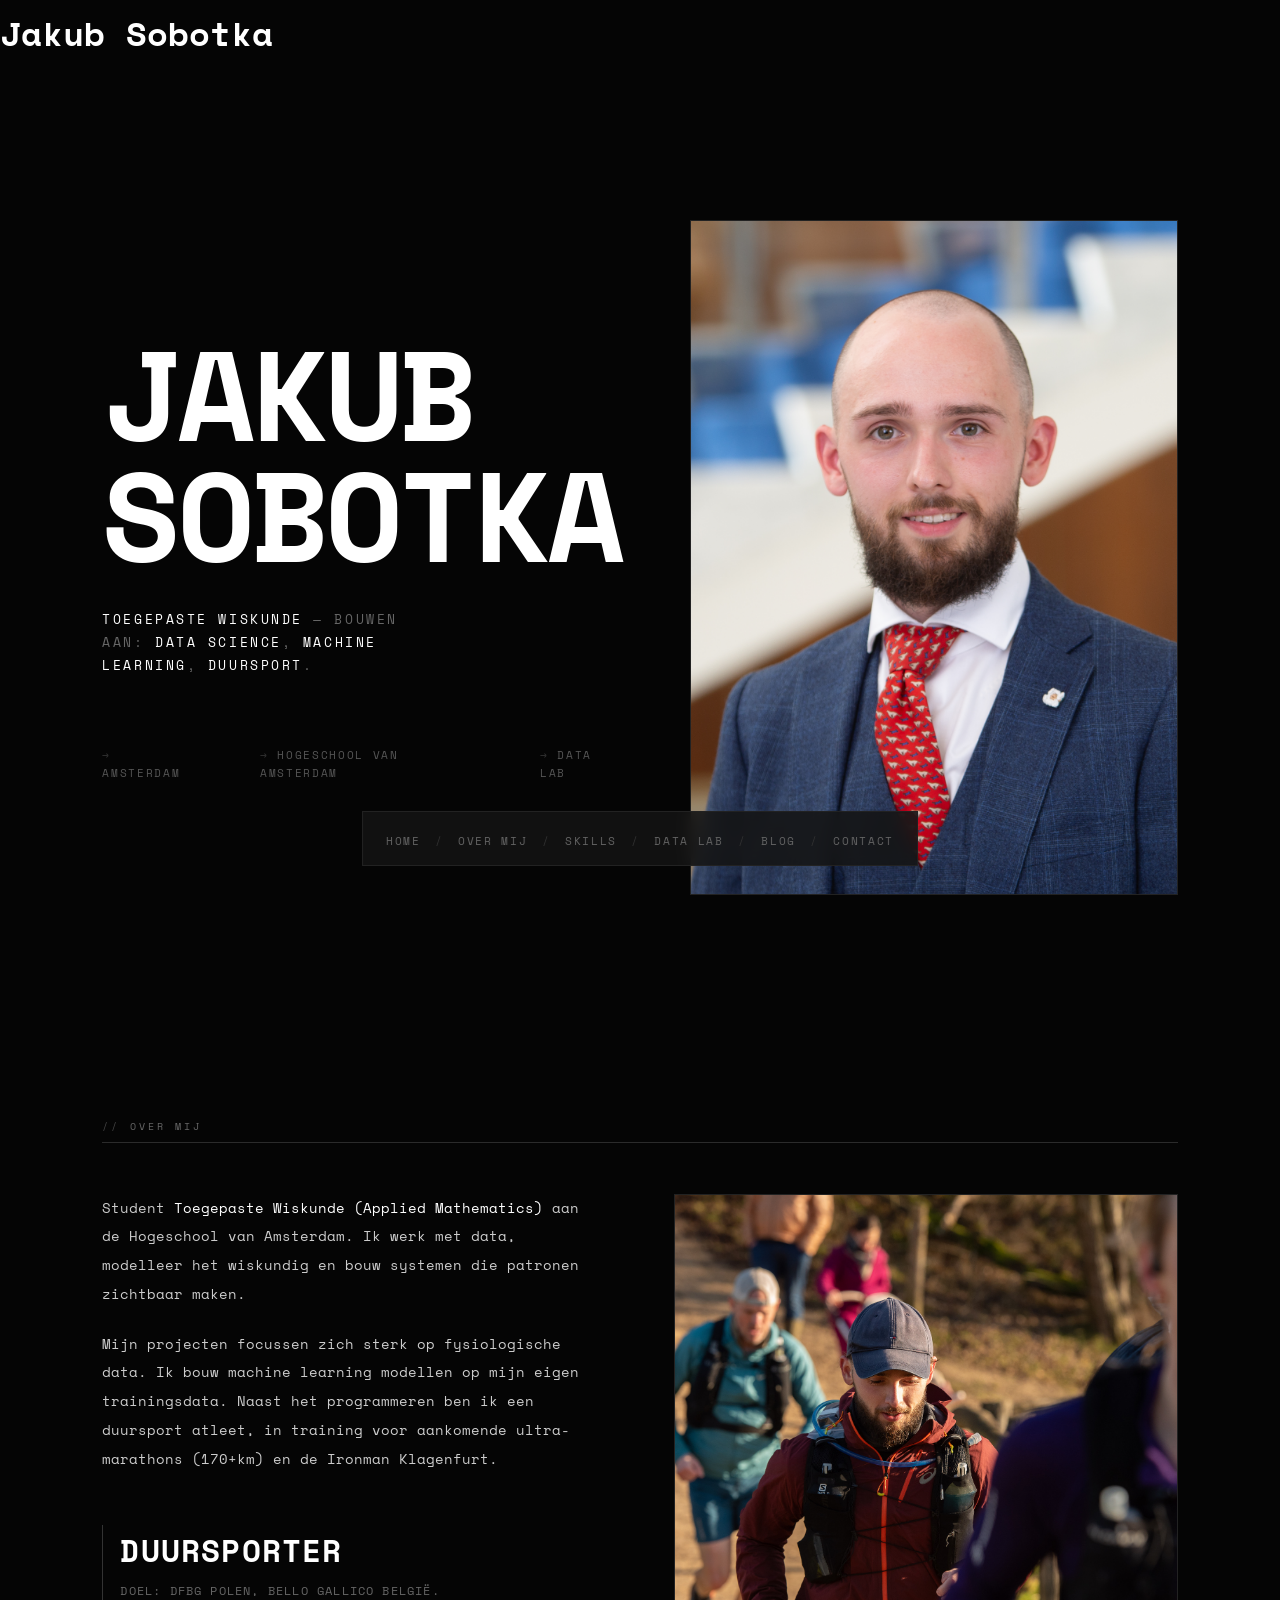
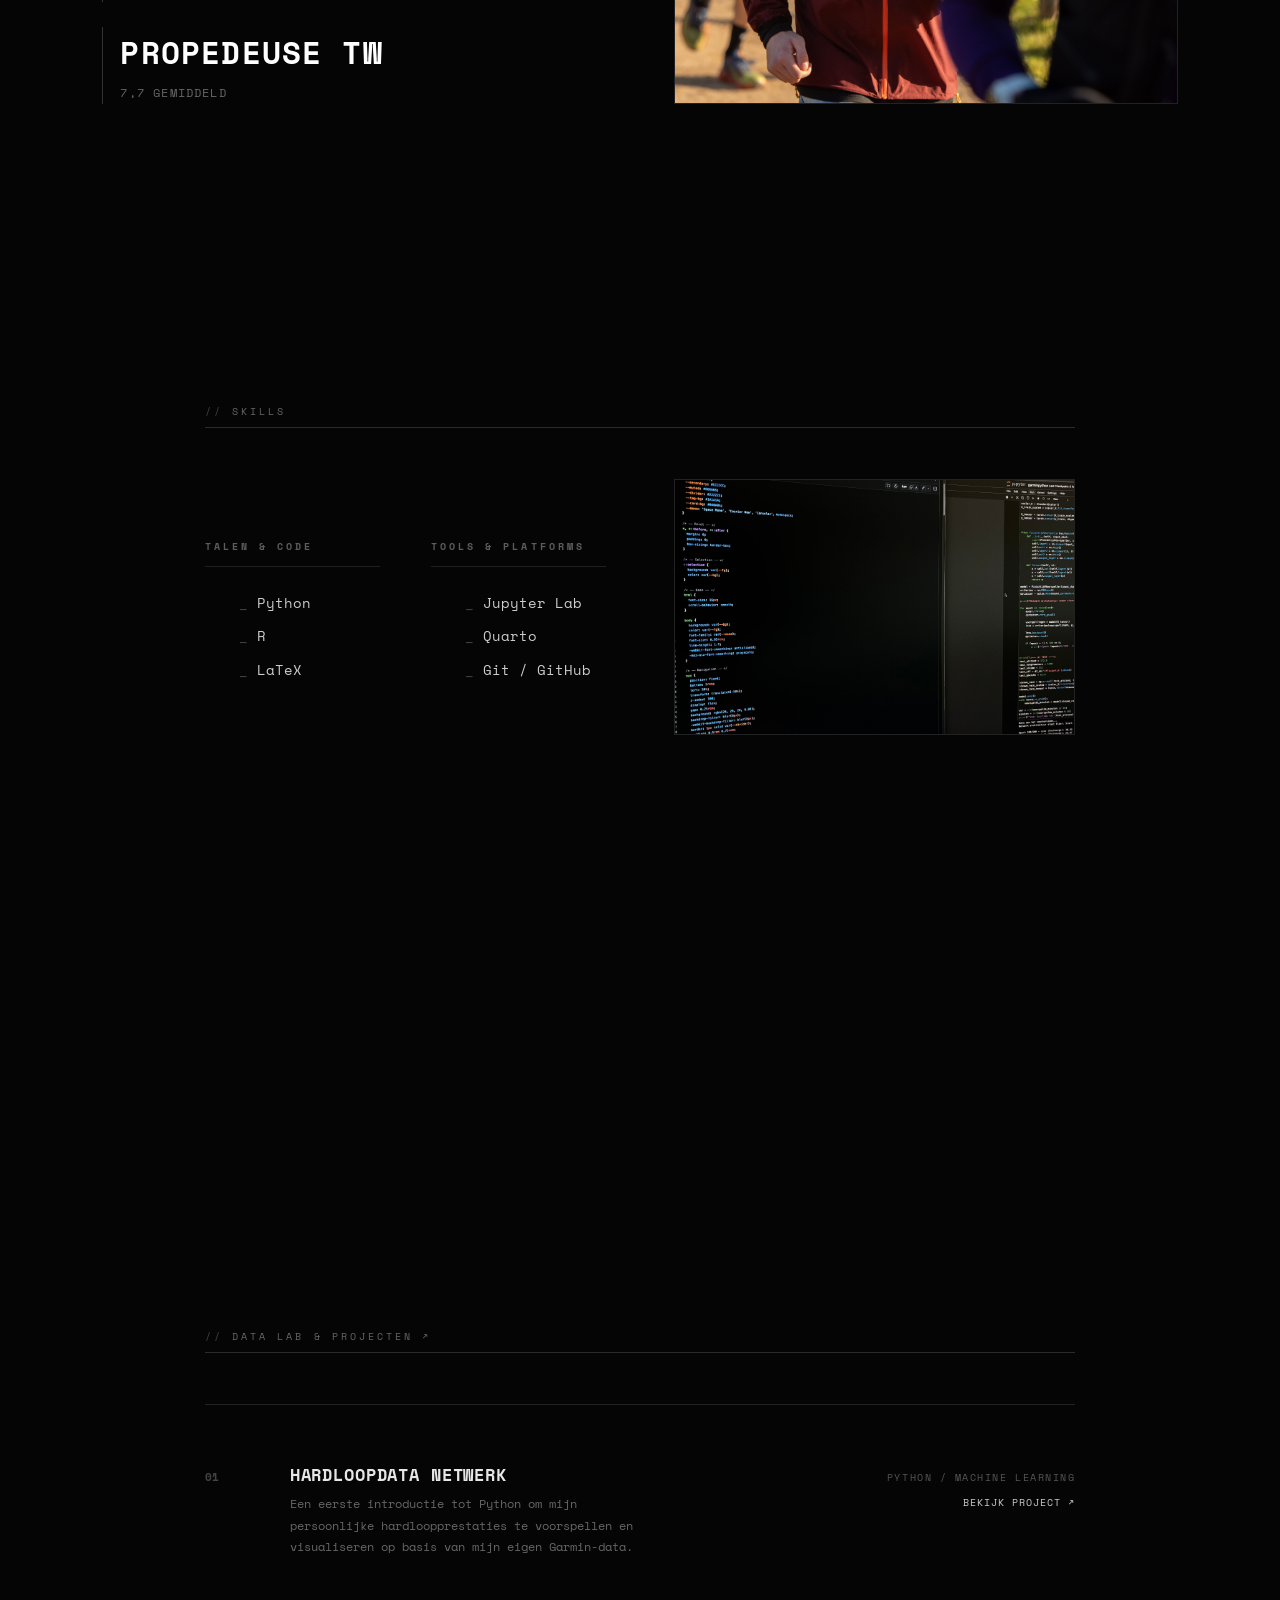
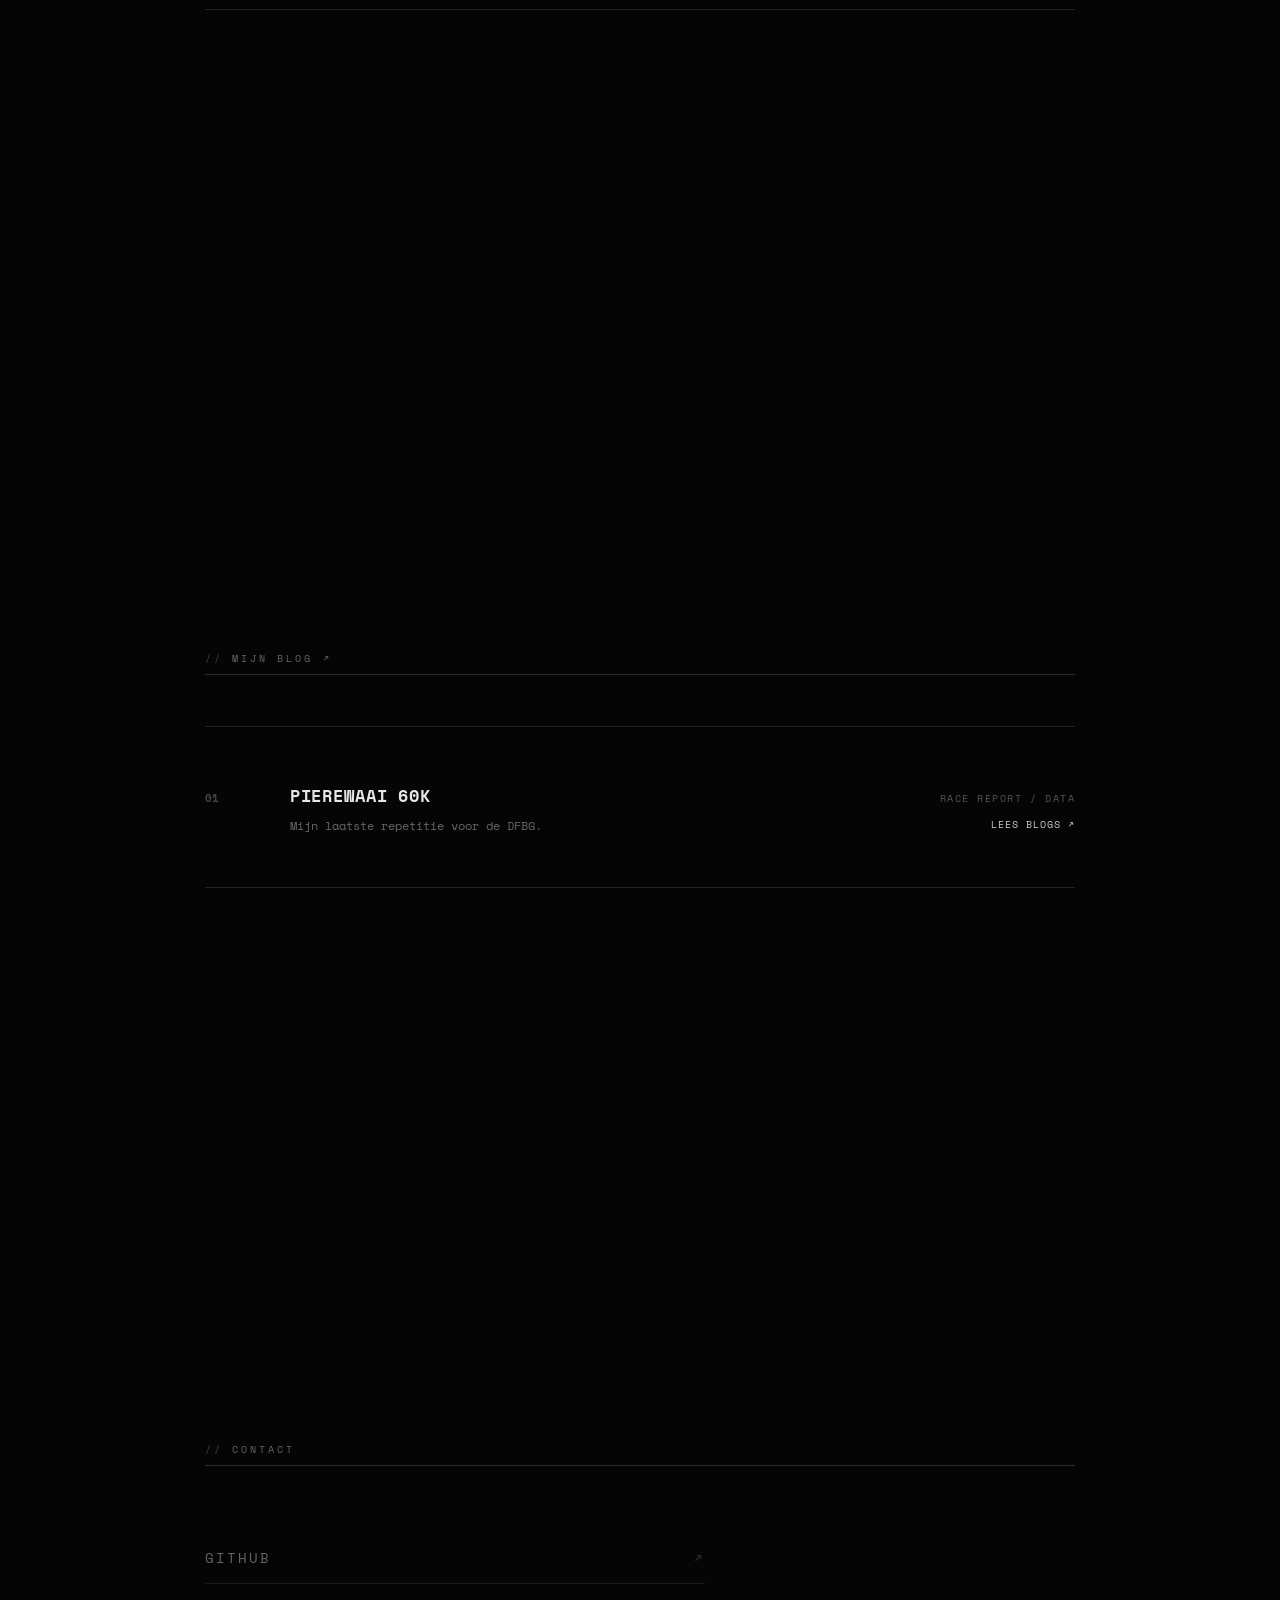
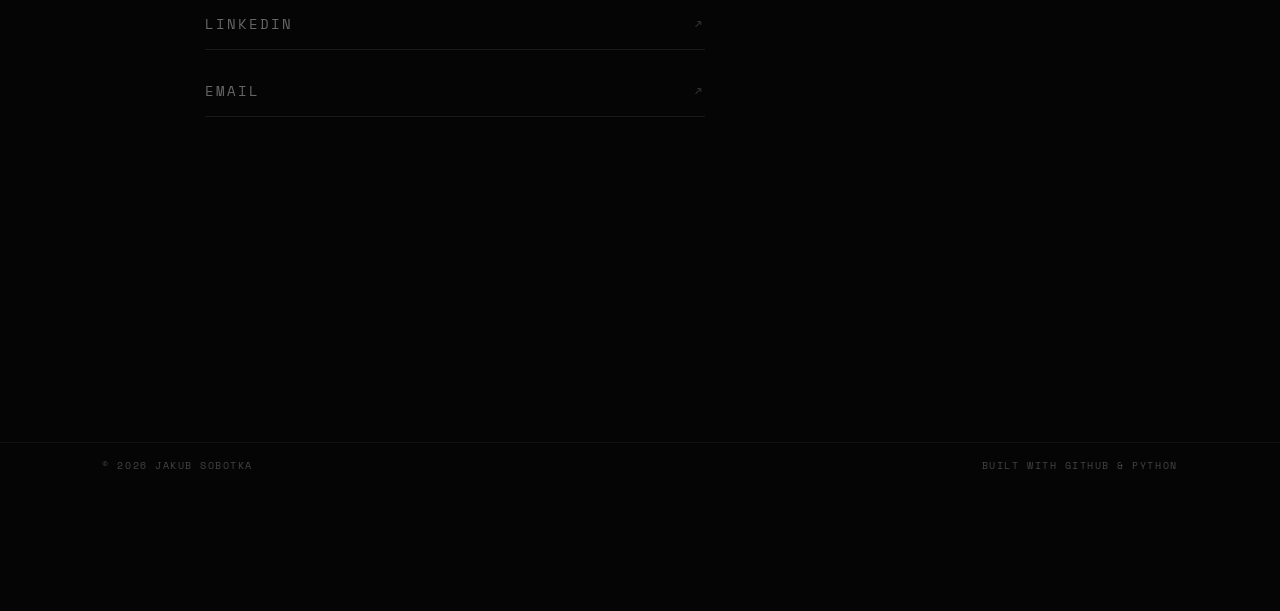
==== index.html @ c2992ade "Built site for gh-pages" ====
<!DOCTYPE html>
<html xmlns="http://www.w3.org/1999/xhtml" lang="en" xml:lang="en"><head>

<meta charset="utf-8">
<meta name="generator" content="quarto-1.9.38">

<meta name="viewport" content="width=device-width, initial-scale=1.0, user-scalable=yes">


<title>Jakub Sobotka</title>
<style>
/* Default styles provided by pandoc.
** See https://pandoc.org/MANUAL.html#variables-for-html for config info.
*/
code{white-space: pre-wrap;}
span.smallcaps{font-variant: small-caps;}
div.columns{display: flex; gap: min(4vw, 1.5em);}
div.column{flex: auto; overflow-x: auto;}
div.hanging-indent{margin-left: 1.5em; text-indent: -1.5em;}
ul.task-list{list-style: none;}
ul.task-list li input[type="checkbox"] {
  width: 0.8em;
  margin: 0 0.8em 0.2em -1em; /* quarto-specific, see https://github.com/quarto-dev/quarto-cli/issues/4556 */ 
  vertical-align: middle;
}
</style>


<script src="site_libs/quarto-nav/quarto-nav.js"></script>
<script src="site_libs/clipboard/clipboard.min.js"></script>
<script src="site_libs/quarto-search/autocomplete.umd.js"></script>
<script src="site_libs/quarto-search/fuse.min.js"></script>
<script src="site_libs/quarto-search/quarto-search.js"></script>
<meta name="quarto:offset" content="./">
<script src="site_libs/quarto-html/quarto.js" type="module"></script>
<script src="site_libs/quarto-html/tabsets/tabsets.js" type="module"></script>
<script src="site_libs/quarto-html/popper.min.js"></script>
<script src="site_libs/quarto-html/tippy.umd.min.js"></script>
<script src="site_libs/quarto-html/anchor.min.js"></script>
<link href="site_libs/quarto-html/tippy.css" rel="stylesheet">
<link href="site_libs/quarto-html/quarto-syntax-highlighting-dark-0a6b7249c26820e032cb0bd839ff02b1.css" rel="stylesheet" id="quarto-text-highlighting-styles">
<script src="site_libs/bootstrap/bootstrap.min.js"></script>
<link href="site_libs/bootstrap/bootstrap-icons.css" rel="stylesheet">
<link href="site_libs/bootstrap/bootstrap-1e9590ff7f1699f1f634f23c0ded7440.min.css" rel="stylesheet" append-hash="true" id="quarto-bootstrap" data-mode="dark">
<script id="quarto-search-options" type="application/json">{
  "location": "sidebar",
  "copy-button": false,
  "collapse-after": 3,
  "panel-placement": "start",
  "type": "textbox",
  "limit": 50,
  "keyboard-shortcut": [
    "f",
    "/",
    "s"
  ],
  "show-item-context": false,
  "language": {
    "search-no-results-text": "No results",
    "search-matching-documents-text": "matching documents",
    "search-copy-link-title": "Copy link to search",
    "search-hide-matches-text": "Hide additional matches",
    "search-more-match-text": "more match in this document",
    "search-more-matches-text": "more matches in this document",
    "search-clear-button-title": "Clear",
    "search-text-placeholder": "",
    "search-detached-cancel-button-title": "Cancel",
    "search-submit-button-title": "Submit",
    "search-label": "Search"
  }
}</script>
<link href="https://fonts.googleapis.com/css2?family=Space+Mono:wght@400;700&amp;display=swap" rel="stylesheet">
<link rel="icon" type="image/jpeg" href="images/JS.jpg">


</head>

<body class="fullcontent quarto-light">

<div id="quarto-search-results"></div>
<!-- content -->
<div id="quarto-content" class="quarto-container page-layout-custom">
<!-- sidebar -->
<!-- margin-sidebar -->
<!-- main -->
<nav aria-label="Main navigation">
  <a href="./index.html#hero">Home</a><span class="sep" aria-hidden="true">/</span>
  <a href="./index.html#about">Over Mij</a><span class="sep" aria-hidden="true">/</span>
  <a href="./index.html#skills">Skills</a><span class="sep" aria-hidden="true">/</span>
  <a href="./index.html#projects">Data Lab</a><span class="sep" aria-hidden="true">/</span>
  <a href="./index.html#blogs">Blog</a><span class="sep" aria-hidden="true">/</span>
  <a href="./index.html#contact">Contact</a>
</nav>

<header id="title-block-header" class="quarto-title-block default">
<div class="quarto-title">
<h1 class="title">Jakub Sobotka</h1>
</div>



<div class="quarto-title-meta">

    
  
    
  </div>
  


</header>



  <main>

    <section id="hero">
      <div class="hero-grid">
        
        <div class="hero-text">
          <div class="hero-name">
            <span>JAKUB</span>
            <span>SOBOTKA</span>
          </div>
          <p class="hero-tag">
            <span class="highlight">TOEGEPASTE WISKUNDE</span> —
            BOUWEN AAN:
            <span class="highlight">DATA SCIENCE</span>,
            <span class="highlight">MACHINE LEARNING</span>,
            <span class="highlight">DUURSPORT</span>.
          </p>  
          <div class="hero-meta">
            <span>AMSTERDAM</span>
            <span>HOGESCHOOL VAN AMSTERDAM</span>
            <span>DATA LAB</span>
          </div>
        </div>

        <div class="hero-visual">
          <img src="images/3.jpg" alt="Jakub Sobotka" class="hero-img">
        </div>

      </div>
    </section>

  <section id="about">
      <h2 class="section-label anchored">Over Mij</h2>
      <div class="about-grid">
        
        <div class="about-content">
          <div class="about-text">
            <p>
              Student <strong>Toegepaste Wiskunde (Applied Mathematics)</strong> aan de Hogeschool van Amsterdam. 
              Ik werk met data, modelleer het wiskundig en bouw systemen die patronen zichtbaar maken.
            </p>
            <p>
              Mijn projecten focussen zich sterk op fysiologische data. Ik bouw machine learning modellen op mijn eigen trainingsdata. Naast het programmeren ben ik een duursport atleet, in training voor aankomende ultra-marathons (170+km) en de Ironman Klagenfurt.
            </p>
          </div>
          <div class="about-stats">
            <div class="stat-item">
              <span class="stat-val">Duursporter</span>
              <span class="stat-label">Doel: DFBG Polen, Bello Gallico België.</span>
            </div>
            <div class="stat-item">
              <span class="stat-val">Propedeuse TW</span>
              <span class="stat-label">7,7 gemiddeld</span>
            </div>
          </div>
        </div>

        <div class="about-visual">
          <img src="images/uhut.jpeg" alt="Jakub Sobotka" class="about-img">
        </div>

      </div>

<section id="skills">
      <h2 class="section-label anchored">Skills</h2>
      <div class="skills-layout">
        
        <div class="skills-content">
          <div class="skills-grid">
            <div class="skill-group">
              <h3 class="anchored">Talen &amp; Code</h3>
              <ul>
                <li>Python</li>
                <li>R</li>
                <li>LaTeX</li>
              </ul>
            </div>
            <div class="skill-group">
              <h3 class="anchored">Tools &amp; Platforms</h3>
              <ul>
                <li>Jupyter Lab</li>
                <li>Quarto</li>
                <li>Git / GitHub</li>
              </ul>
            </div>
          </div>
        </div>

        <div class="skills-visual">
          <img src="images/code.jpeg" alt="Skills" class="skills-img">
        </div>

      </div>
    </section>

    <section id="projects">
      <h2 class="section-label anchored">
        <a href="./datalab.html" style="color: inherit; text-decoration: none;">Data Lab &amp; Projecten <span aria-hidden="true">↗</span></a>
      </h2>
      <div class="projects-list">

        <div class="project-item">
          <span class="project-num" aria-hidden="true">01</span>
          <div class="project-info">
            <h3 class="anchored">Hardloopdata Netwerk</h3>
            <p>
              Een eerste introductie tot Python om mijn persoonlijke hardloopprestaties te voorspellen en visualiseren op basis van mijn eigen Garmin-data.
            </p>
          </div>
          <div class="project-meta">
            <span class="project-tech">Python / Machine Learning</span>
            <a href="projects/garminpython.html" class="project-link" aria-label="Bekijk project">Bekijk Project <span aria-hidden="true">↗</span></a>
          </div>
        </div>

      </div>
    </section>

  <section id="blogs">
      <h2 class="section-label anchored">
        <a href="./blog.html" style="color: inherit; text-decoration: none;">Mijn blog <span aria-hidden="true">↗</span></a>
      </h2>
      <div class="projects-list">

        <div class="project-item">
          <span class="project-num" aria-hidden="true">01</span>
          <div class="project-info">
            <h3 class="anchored">Pierewaai 60k</h3>
            <p>
              Mijn laatste repetitie voor de DFBG. 
            </p>
          </div>
          <div class="project-meta">
            <span class="project-tech">Race Report / Data</span>
            <a href="./Posts.html" class="project-link" aria-label="Ga naar alle posts">Lees Blogs <span aria-hidden="true">↗</span></a>
          </div>
        </div>

      </div>
    </section>

    <section id="contact">
      <h2 class="section-label anchored">Contact</h2>
      <div class="contact-links">
        <a href="https://github.com/SobotaNedziela" target="_blank" rel="noopener noreferrer">
          GitHub <span class="arrow" aria-hidden="true">↗</span>
        </a>
          <a href="https://www.linkedin.com/in/jakubsobotka09/" target="_blank" rel="noopener noreferrer">
          LinkedIn <span class="arrow" aria-hidden="true">↗</span>
        </a>
        <a href="mailto:sobotka.data@gmail.com">
          Email <span class="arrow" aria-hidden="true">↗</span>
        </a>
      </div>
    </section>

  </section></main>

  <footer>
    <span>© 2026 Jakub Sobotka</span>
    <span>Built with Github &amp; Python</span>
  </footer>





<script id="quarto-html-after-body" type="application/javascript">
  window.document.addEventListener("DOMContentLoaded", function (event) {
    const icon = "";
    const anchorJS = new window.AnchorJS();
    anchorJS.options = {
      placement: 'right',
      icon: icon
    };
    anchorJS.add('.anchored');
    const isCodeAnnotation = (el) => {
      for (const clz of el.classList) {
        if (clz.startsWith('code-annotation-')) {                     
          return true;
        }
      }
      return false;
    }
    const onCopySuccess = function(e) {
      // button target
      const button = e.trigger;
      // don't keep focus
      button.blur();
      // flash "checked"
      button.classList.add('code-copy-button-checked');
      var currentTitle = button.getAttribute("title");
      button.setAttribute("title", "Copied!");
      let tooltip;
      if (window.bootstrap) {
        button.setAttribute("data-bs-toggle", "tooltip");
        button.setAttribute("data-bs-placement", "left");
        button.setAttribute("data-bs-title", "Copied!");
        tooltip = new bootstrap.Tooltip(button, 
          { trigger: "manual", 
            customClass: "code-copy-button-tooltip",
            offset: [0, -8]});
        tooltip.show();    
      }
      setTimeout(function() {
        if (tooltip) {
          tooltip.hide();
          button.removeAttribute("data-bs-title");
          button.removeAttribute("data-bs-toggle");
          button.removeAttribute("data-bs-placement");
        }
        button.setAttribute("title", currentTitle);
        button.classList.remove('code-copy-button-checked');
      }, 1000);
      // clear code selection
      e.clearSelection();
    }
    const getTextToCopy = function(trigger) {
      const outerScaffold = trigger.parentElement.cloneNode(true);
      const codeEl = outerScaffold.querySelector('code');
      for (const childEl of codeEl.children) {
        if (isCodeAnnotation(childEl)) {
          childEl.remove();
        }
      }
      return codeEl.innerText;
    }
    const clipboard = new window.ClipboardJS('.code-copy-button:not([data-in-quarto-modal])', {
      text: getTextToCopy
    });
    clipboard.on('success', onCopySuccess);
    if (window.document.getElementById('quarto-embedded-source-code-modal')) {
      const clipboardModal = new window.ClipboardJS('.code-copy-button[data-in-quarto-modal]', {
        text: getTextToCopy,
        container: window.document.getElementById('quarto-embedded-source-code-modal')
      });
      clipboardModal.on('success', onCopySuccess);
    }
      var localhostRegex = new RegExp(/^(?:http|https):\/\/localhost\:?[0-9]*\//);
      var mailtoRegex = new RegExp(/^mailto:/);
        var filterRegex = new RegExp("https:\/\/sobotka\.nl");
      var isInternal = (href) => {
          return filterRegex.test(href) || localhostRegex.test(href) || mailtoRegex.test(href);
      }
      // Inspect non-navigation links and adorn them if external
     var links = window.document.querySelectorAll('a[href]:not(.nav-link):not(.navbar-brand):not(.toc-action):not(.sidebar-link):not(.sidebar-item-toggle):not(.pagination-link):not(.no-external):not([aria-hidden]):not(.dropdown-item):not(.quarto-navigation-tool):not(.about-link)');
      for (var i=0; i<links.length; i++) {
        const link = links[i];
        if (!isInternal(link.href)) {
          // undo the damage that might have been done by quarto-nav.js in the case of
          // links that we want to consider external
          if (link.dataset.originalHref !== undefined) {
            link.href = link.dataset.originalHref;
          }
        }
      }
    function tippyHover(el, contentFn, onTriggerFn, onUntriggerFn) {
      const config = {
        allowHTML: true,
        maxWidth: 500,
        delay: 100,
        arrow: false,
        appendTo: function(el) {
            return el.parentElement;
        },
        interactive: true,
        interactiveBorder: 10,
        theme: 'quarto',
        placement: 'bottom-start',
      };
      if (contentFn) {
        config.content = contentFn;
      }
      if (onTriggerFn) {
        config.onTrigger = onTriggerFn;
      }
      if (onUntriggerFn) {
        config.onUntrigger = onUntriggerFn;
      }
      window.tippy(el, config); 
    }
    const noterefs = window.document.querySelectorAll('a[role="doc-noteref"]');
    for (var i=0; i<noterefs.length; i++) {
      const ref = noterefs[i];
      tippyHover(ref, function() {
        // use id or data attribute instead here
        let href = ref.getAttribute('data-footnote-href') || ref.getAttribute('href');
        try { href = new URL(href).hash; } catch {}
        const id = href.replace(/^#\/?/, "");
        const note = window.document.getElementById(id);
        if (note) {
          return note.innerHTML;
        } else {
          return "";
        }
      });
    }
    const xrefs = window.document.querySelectorAll('a.quarto-xref');
    const processXRef = (id, note) => {
      // Strip column container classes
      const stripColumnClz = (el) => {
        el.classList.remove("page-full", "page-columns");
        if (el.children) {
          for (const child of el.children) {
            stripColumnClz(child);
          }
        }
      }
      stripColumnClz(note)
      if (id === null || id.startsWith('sec-')) {
        // Special case sections, only their first couple elements
        const container = document.createElement("div");
        if (note.children && note.children.length > 2) {
          container.appendChild(note.children[0].cloneNode(true));
          for (let i = 1; i < note.children.length; i++) {
            const child = note.children[i];
            if (child.tagName === "P" && child.innerText === "") {
              continue;
            } else {
              container.appendChild(child.cloneNode(true));
              break;
            }
          }
          if (window.Quarto?.typesetMath) {
            window.Quarto.typesetMath(container);
          }
          return container.innerHTML
        } else {
          if (window.Quarto?.typesetMath) {
            window.Quarto.typesetMath(note);
          }
          return note.innerHTML;
        }
      } else {
        // Remove any anchor links if they are present
        const anchorLink = note.querySelector('a.anchorjs-link');
        if (anchorLink) {
          anchorLink.remove();
        }
        if (window.Quarto?.typesetMath) {
          window.Quarto.typesetMath(note);
        }
        if (note.classList.contains("callout")) {
          return note.outerHTML;
        } else {
          return note.innerHTML;
        }
      }
    }
    for (var i=0; i<xrefs.length; i++) {
      const xref = xrefs[i];
      tippyHover(xref, undefined, function(instance) {
        instance.disable();
        let url = xref.getAttribute('href');
        let hash = undefined; 
        if (url.startsWith('#')) {
          hash = url;
        } else {
          try { hash = new URL(url).hash; } catch {}
        }
        if (hash) {
          const id = hash.replace(/^#\/?/, "");
          const note = window.document.getElementById(id);
          if (note !== null) {
            try {
              const html = processXRef(id, note.cloneNode(true));
              instance.setContent(html);
            } finally {
              instance.enable();
              instance.show();
            }
          } else {
            // See if we can fetch this
            fetch(url.split('#')[0])
            .then(res => res.text())
            .then(html => {
              const parser = new DOMParser();
              const htmlDoc = parser.parseFromString(html, "text/html");
              const note = htmlDoc.getElementById(id);
              if (note !== null) {
                const html = processXRef(id, note);
                instance.setContent(html);
              } 
            }).finally(() => {
              instance.enable();
              instance.show();
            });
          }
        } else {
          // See if we can fetch a full url (with no hash to target)
          // This is a special case and we should probably do some content thinning / targeting
          fetch(url)
          .then(res => res.text())
          .then(html => {
            const parser = new DOMParser();
            const htmlDoc = parser.parseFromString(html, "text/html");
            const note = htmlDoc.querySelector('main.content');
            if (note !== null) {
              // This should only happen for chapter cross references
              // (since there is no id in the URL)
              // remove the first header
              if (note.children.length > 0 && note.children[0].tagName === "HEADER") {
                note.children[0].remove();
              }
              const html = processXRef(null, note);
              instance.setContent(html);
            } 
          }).finally(() => {
            instance.enable();
            instance.show();
          });
        }
      }, function(instance) {
      });
    }
        let selectedAnnoteEl;
        const selectorForAnnotation = ( cell, annotation) => {
          let cellAttr = 'data-code-cell="' + cell + '"';
          let lineAttr = 'data-code-annotation="' +  annotation + '"';
          const selector = 'span[' + cellAttr + '][' + lineAttr + ']';
          return selector;
        }
        const selectCodeLines = (annoteEl) => {
          const doc = window.document;
          const targetCell = annoteEl.getAttribute("data-target-cell");
          const targetAnnotation = annoteEl.getAttribute("data-target-annotation");
          const annoteSpan = window.document.querySelector(selectorForAnnotation(targetCell, targetAnnotation));
          const lines = annoteSpan.getAttribute("data-code-lines").split(",");
          const lineIds = lines.map((line) => {
            return targetCell + "-" + line;
          })
          let top = null;
          let height = null;
          let parent = null;
          if (lineIds.length > 0) {
              //compute the position of the single el (top and bottom and make a div)
              const el = window.document.getElementById(lineIds[0]);
              top = el.offsetTop;
              height = el.offsetHeight;
              parent = el.parentElement.parentElement;
            if (lineIds.length > 1) {
              const lastEl = window.document.getElementById(lineIds[lineIds.length - 1]);
              const bottom = lastEl.offsetTop + lastEl.offsetHeight;
              height = bottom - top;
            }
            if (top !== null && height !== null && parent !== null) {
              // cook up a div (if necessary) and position it 
              let div = window.document.getElementById("code-annotation-line-highlight");
              if (div === null) {
                div = window.document.createElement("div");
                div.setAttribute("id", "code-annotation-line-highlight");
                div.style.position = 'absolute';
                parent.appendChild(div);
              }
              div.style.top = top - 2 + "px";
              div.style.height = height + 4 + "px";
              div.style.left = 0;
              let gutterDiv = window.document.getElementById("code-annotation-line-highlight-gutter");
              if (gutterDiv === null) {
                gutterDiv = window.document.createElement("div");
                gutterDiv.setAttribute("id", "code-annotation-line-highlight-gutter");
                gutterDiv.style.position = 'absolute';
                const codeCell = window.document.getElementById(targetCell);
                const gutter = codeCell.querySelector('.code-annotation-gutter');
                gutter.appendChild(gutterDiv);
              }
              gutterDiv.style.top = top - 2 + "px";
              gutterDiv.style.height = height + 4 + "px";
            }
            selectedAnnoteEl = annoteEl;
          }
        };
        const unselectCodeLines = () => {
          const elementsIds = ["code-annotation-line-highlight", "code-annotation-line-highlight-gutter"];
          elementsIds.forEach((elId) => {
            const div = window.document.getElementById(elId);
            if (div) {
              div.remove();
            }
          });
          selectedAnnoteEl = undefined;
        };
          // Handle positioning of the toggle
      window.addEventListener(
        "resize",
        throttle(() => {
          elRect = undefined;
          if (selectedAnnoteEl) {
            selectCodeLines(selectedAnnoteEl);
          }
        }, 10)
      );
      function throttle(fn, ms) {
      let throttle = false;
      let timer;
        return (...args) => {
          if(!throttle) { // first call gets through
              fn.apply(this, args);
              throttle = true;
          } else { // all the others get throttled
              if(timer) clearTimeout(timer); // cancel #2
              timer = setTimeout(() => {
                fn.apply(this, args);
                timer = throttle = false;
              }, ms);
          }
        };
      }
        // Attach click handler to the DT
        const annoteDls = window.document.querySelectorAll('dt[data-target-cell]');
        for (const annoteDlNode of annoteDls) {
          annoteDlNode.addEventListener('click', (event) => {
            const clickedEl = event.target;
            if (clickedEl !== selectedAnnoteEl) {
              unselectCodeLines();
              const activeEl = window.document.querySelector('dt[data-target-cell].code-annotation-active');
              if (activeEl) {
                activeEl.classList.remove('code-annotation-active');
              }
              selectCodeLines(clickedEl);
              clickedEl.classList.add('code-annotation-active');
            } else {
              // Unselect the line
              unselectCodeLines();
              clickedEl.classList.remove('code-annotation-active');
            }
          });
        }
    const findCites = (el) => {
      const parentEl = el.parentElement;
      if (parentEl) {
        const cites = parentEl.dataset.cites;
        if (cites) {
          return {
            el,
            cites: cites.split(' ')
          };
        } else {
          return findCites(el.parentElement)
        }
      } else {
        return undefined;
      }
    };
    var bibliorefs = window.document.querySelectorAll('a[role="doc-biblioref"]');
    for (var i=0; i<bibliorefs.length; i++) {
      const ref = bibliorefs[i];
      const citeInfo = findCites(ref);
      if (citeInfo) {
        tippyHover(citeInfo.el, function() {
          var popup = window.document.createElement('div');
          citeInfo.cites.forEach(function(cite) {
            var citeDiv = window.document.createElement('div');
            citeDiv.classList.add('hanging-indent');
            citeDiv.classList.add('csl-entry');
            var biblioDiv = window.document.getElementById('ref-' + cite);
            if (biblioDiv) {
              citeDiv.innerHTML = biblioDiv.innerHTML;
            }
            popup.appendChild(citeDiv);
          });
          return popup.innerHTML;
        });
      }
    }
  });
  </script>
</div> <!-- /content -->




</body></html>
---- site_libs/quarto-html/tippy.css ----
.tippy-box[data-animation=fade][data-state=hidden]{opacity:0}[data-tippy-root]{max-width:calc(100vw - 10px)}.tippy-box{position:relative;background-color:#333;color:#fff;border-radius:4px;font-size:14px;line-height:1.4;white-space:normal;outline:0;transition-property:transform,visibility,opacity}.tippy-box[data-placement^=top]>.tippy-arrow{bottom:0}.tippy-box[data-placement^=top]>.tippy-arrow:before{bottom:-7px;left:0;border-width:8px 8px 0;border-top-color:initial;transform-origin:center top}.tippy-box[data-placement^=bottom]>.tippy-arrow{top:0}.tippy-box[data-placement^=bottom]>.tippy-arrow:before{top:-7px;left:0;border-width:0 8px 8px;border-bottom-color:initial;transform-origin:center bottom}.tippy-box[data-placement^=left]>.tippy-arrow{right:0}.tippy-box[data-placement^=left]>.tippy-arrow:before{border-width:8px 0 8px 8px;border-left-color:initial;right:-7px;transform-origin:center left}.tippy-box[data-placement^=right]>.tippy-arrow{left:0}.tippy-box[data-placement^=right]>.tippy-arrow:before{left:-7px;border-width:8px 8px 8px 0;border-right-color:initial;transform-origin:center right}.tippy-box[data-inertia][data-state=visible]{transition-timing-function:cubic-bezier(.54,1.5,.38,1.11)}.tippy-arrow{width:16px;height:16px;color:#333}.tippy-arrow:before{content:"";position:absolute;border-color:transparent;border-style:solid}.tippy-content{position:relative;padding:5px 9px;z-index:1}
---- site_libs/quarto-html/quarto-syntax-highlighting-dark-0a6b7249c26820e032cb0bd839ff02b1.css ----
/* quarto syntax highlight colors */
:root {
  --quarto-hl-al-color: #f07178;
  --quarto-hl-an-color: #d4d0ab;
  --quarto-hl-at-color: #00e0e0;
  --quarto-hl-bn-color: #d4d0ab;
  --quarto-hl-bu-color: #abe338;
  --quarto-hl-ch-color: #abe338;
  --quarto-hl-co-color: #f8f8f2;
  --quarto-hl-cv-color: #ffd700;
  --quarto-hl-cn-color: #ffd700;
  --quarto-hl-cf-color: #ffa07a;
  --quarto-hl-dt-color: #ffa07a;
  --quarto-hl-dv-color: #d4d0ab;
  --quarto-hl-do-color: #f8f8f2;
  --quarto-hl-er-color: #f07178;
  --quarto-hl-ex-color: #00e0e0;
  --quarto-hl-fl-color: #d4d0ab;
  --quarto-hl-fu-color: #ffa07a;
  --quarto-hl-im-color: #abe338;
  --quarto-hl-in-color: #d4d0ab;
  --quarto-hl-kw-color: #ffa07a;
  --quarto-hl-op-color: #ffa07a;
  --quarto-hl-ot-color: #00e0e0;
  --quarto-hl-pp-color: #dcc6e0;
  --quarto-hl-re-color: #00e0e0;
  --quarto-hl-sc-color: #abe338;
  --quarto-hl-ss-color: #abe338;
  --quarto-hl-st-color: #abe338;
  --quarto-hl-va-color: #00e0e0;
  --quarto-hl-vs-color: #abe338;
  --quarto-hl-wa-color: #dcc6e0;
}

/* other quarto variables */
:root {
  --quarto-font-monospace: SFMono-Regular, Menlo, Monaco, Consolas, "Liberation Mono", "Courier New", monospace;
}

/* syntax highlight based on Pandoc's rules */
pre > code.sourceCode > span {
  color: #f8f8f2;
}

code.sourceCode > span {
  color: #f8f8f2;
}

div.sourceCode,
div.sourceCode pre.sourceCode {
  color: #f8f8f2;
}

/* Normal */
code span {
  color: #f8f8f2;
}

/* Alert */
code span.al {
  color: #f07178;
}

/* Annotation */
code span.an {
  color: #d4d0ab;
}

/* Attribute */
code span.at {
  color: #00e0e0;
}

/* BaseN */
code span.bn {
  color: #d4d0ab;
}

/* BuiltIn */
code span.bu {
  color: #abe338;
}

/* ControlFlow */
code span.cf {
  font-weight: bold;
  color: #ffa07a;
}

/* Char */
code span.ch {
  color: #abe338;
}

/* Constant */
code span.cn {
  color: #ffd700;
}

/* Comment */
code span.co {
  font-style: italic;
  color: #f8f8f2;
}

/* CommentVar */
code span.cv {
  color: #ffd700;
}

/* Documentation */
code span.do {
  color: #f8f8f2;
}

/* DataType */
code span.dt {
  color: #ffa07a;
}

/* DecVal */
code span.dv {
  color: #d4d0ab;
}

/* Error */
code span.er {
  color: #f07178;
  text-decoration: underline;
}

/* Extension */
code span.ex {
  font-weight: bold;
  color: #00e0e0;
}

/* Float */
code span.fl {
  color: #d4d0ab;
}

/* Function */
code span.fu {
  color: #ffa07a;
}

/* Import */
code span.im {
  color: #abe338;
}

/* Information */
code span.in {
  color: #d4d0ab;
}

/* Keyword */
code span.kw {
  font-weight: bold;
  color: #ffa07a;
}

/* Operator */
code span.op {
  color: #ffa07a;
}

/* Other */
code span.ot {
  color: #00e0e0;
}

/* Preprocessor */
code span.pp {
  color: #dcc6e0;
}

/* RegionMarker */
code span.re {
  background-color: #f8f8f2;
  color: #00e0e0;
}

/* SpecialChar */
code span.sc {
  color: #abe338;
}

/* SpecialString */
code span.ss {
  color: #abe338;
}

/* String */
code span.st {
  color: #abe338;
}

/* Variable */
code span.va {
  color: #00e0e0;
}

/* VerbatimString */
code span.vs {
  color: #abe338;
}

/* Warning */
code span.wa {
  color: #dcc6e0;
}

.prevent-inlining {
  content: "</";
}

/*# sourceMappingURL=175367c052bafc98bd680af3479823f0.css.map */
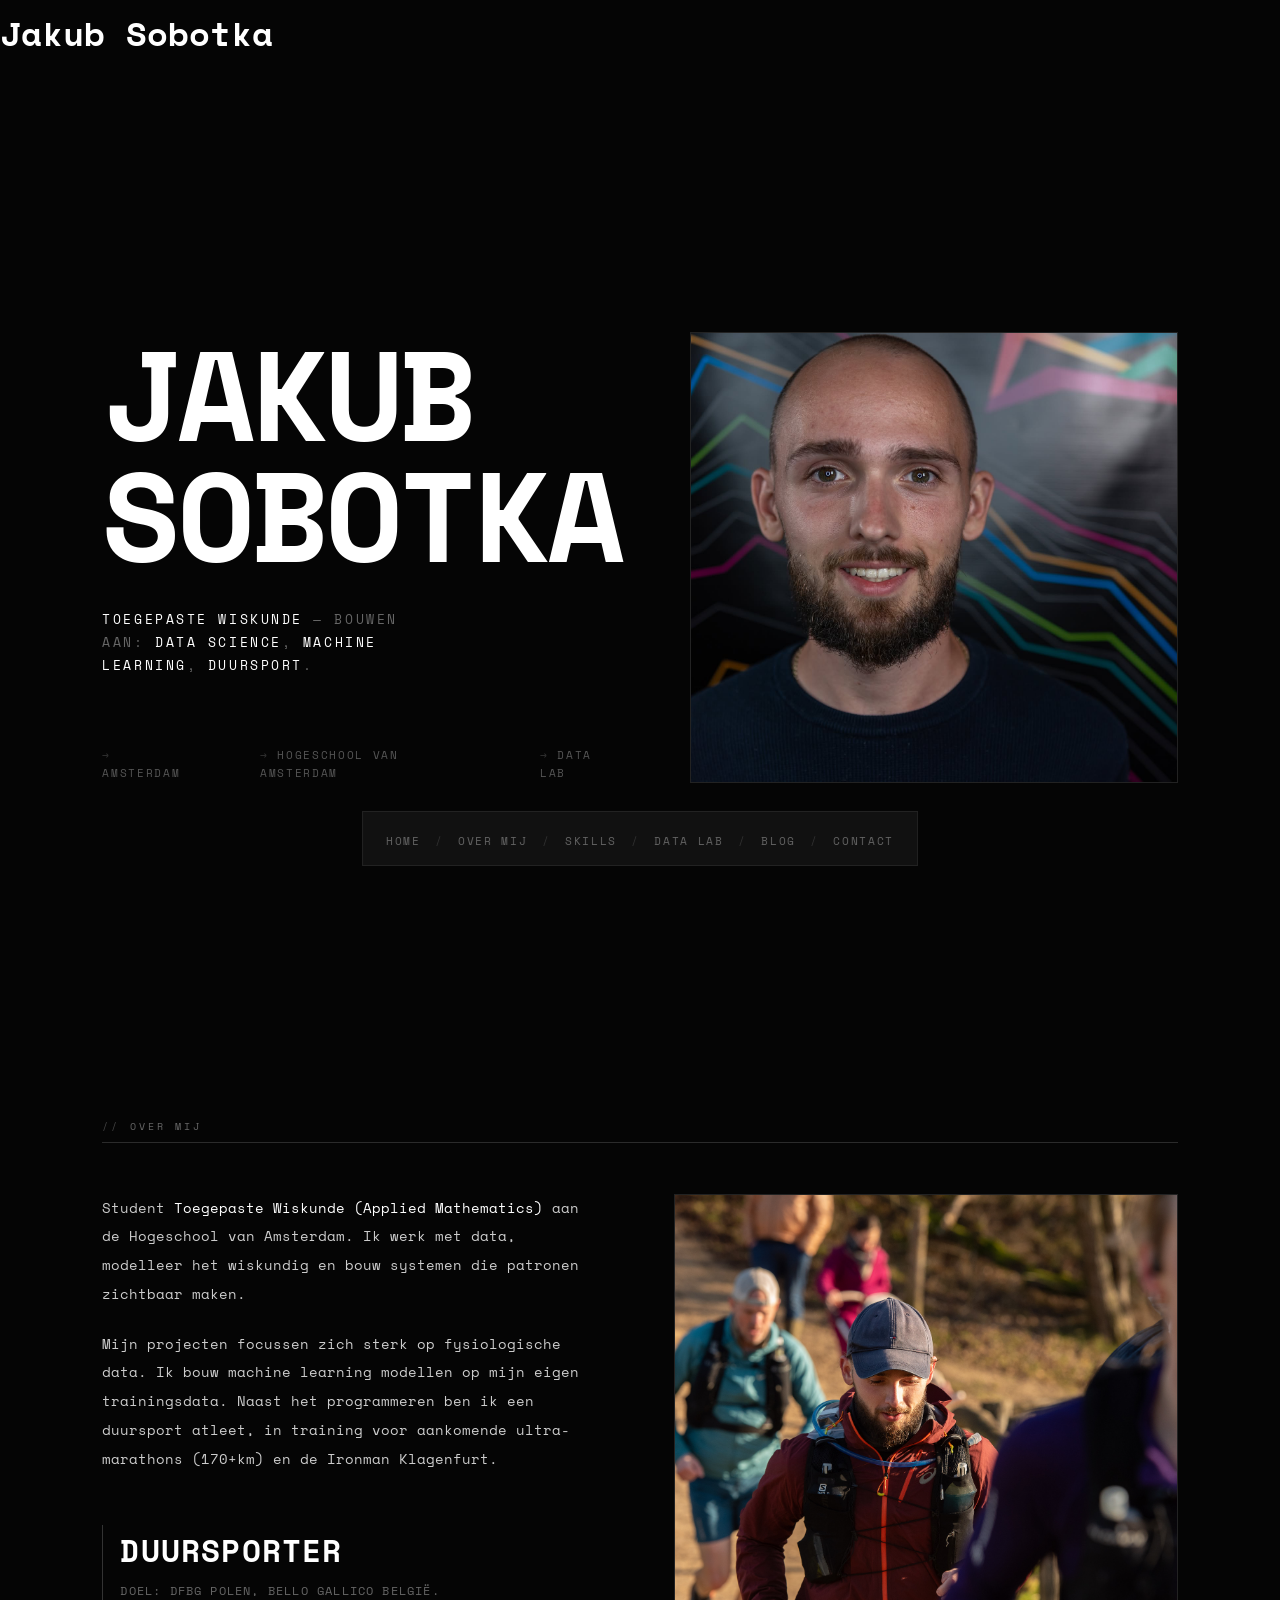
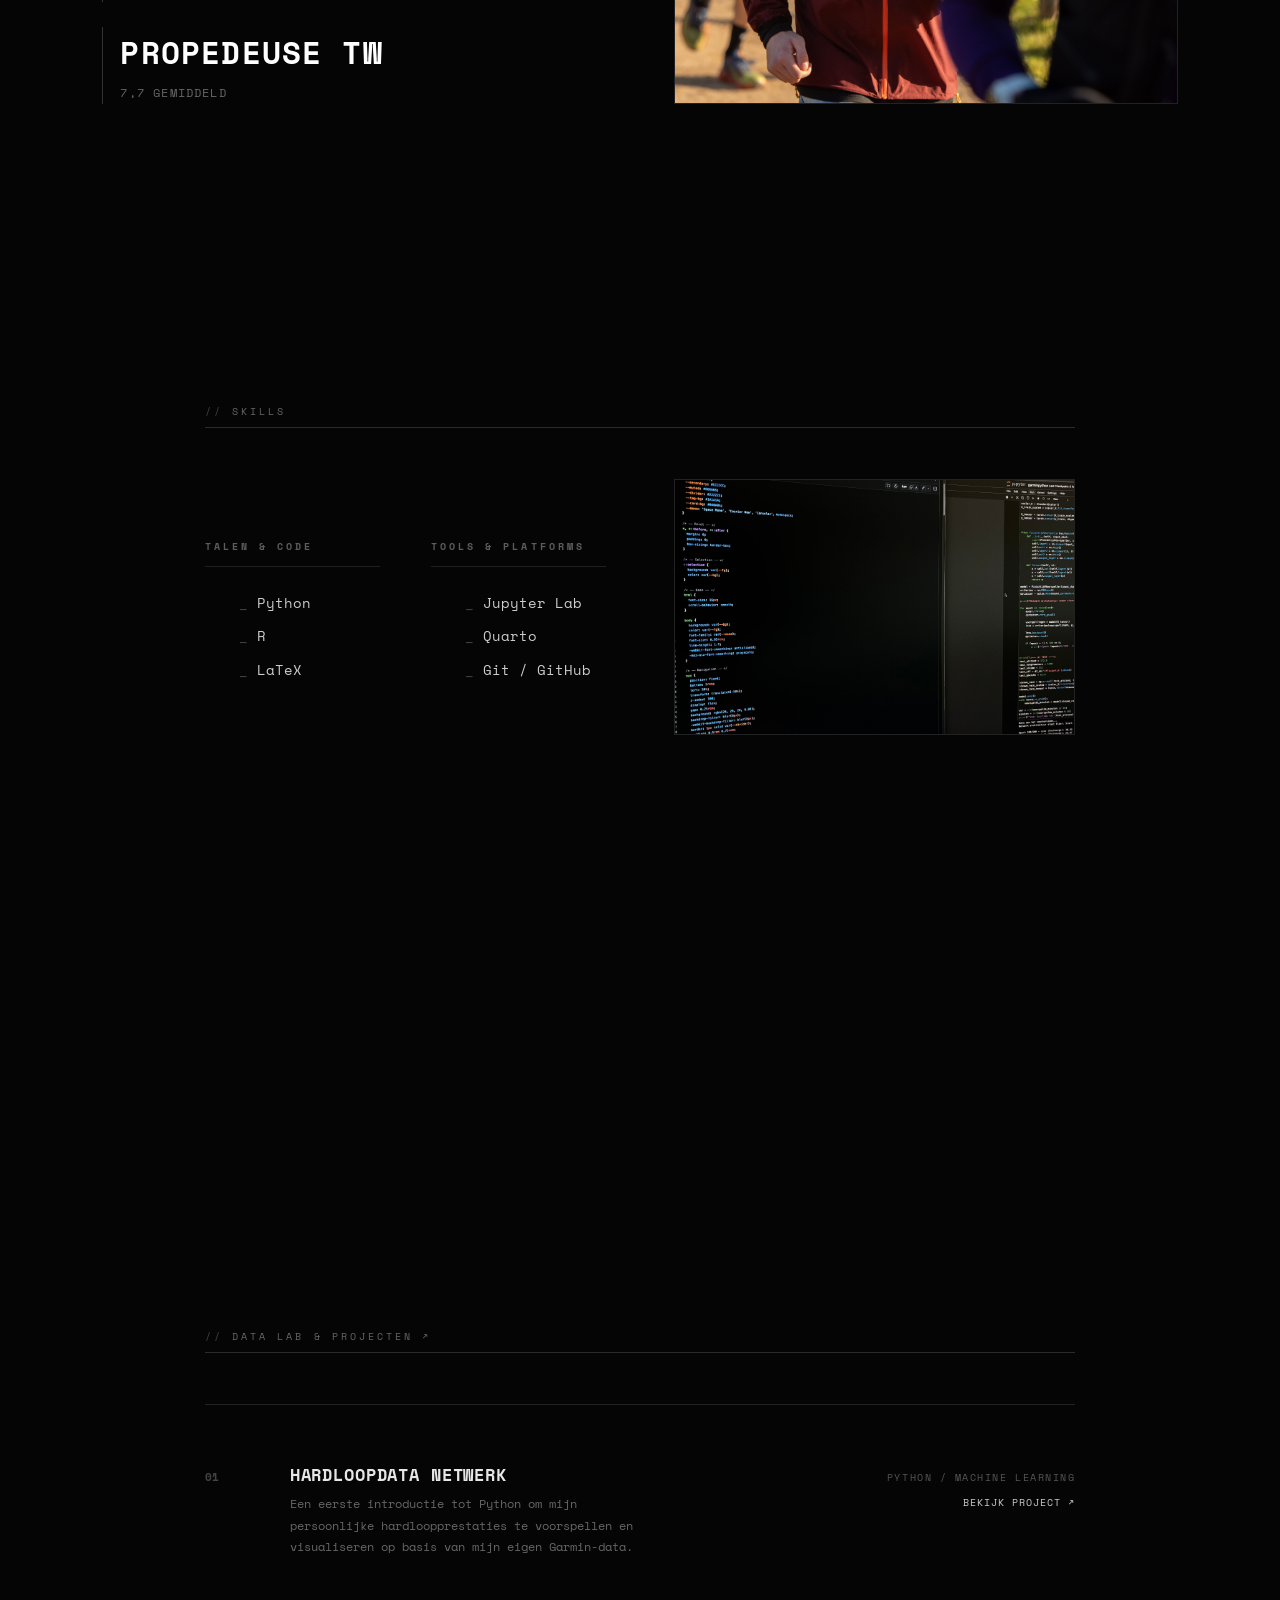
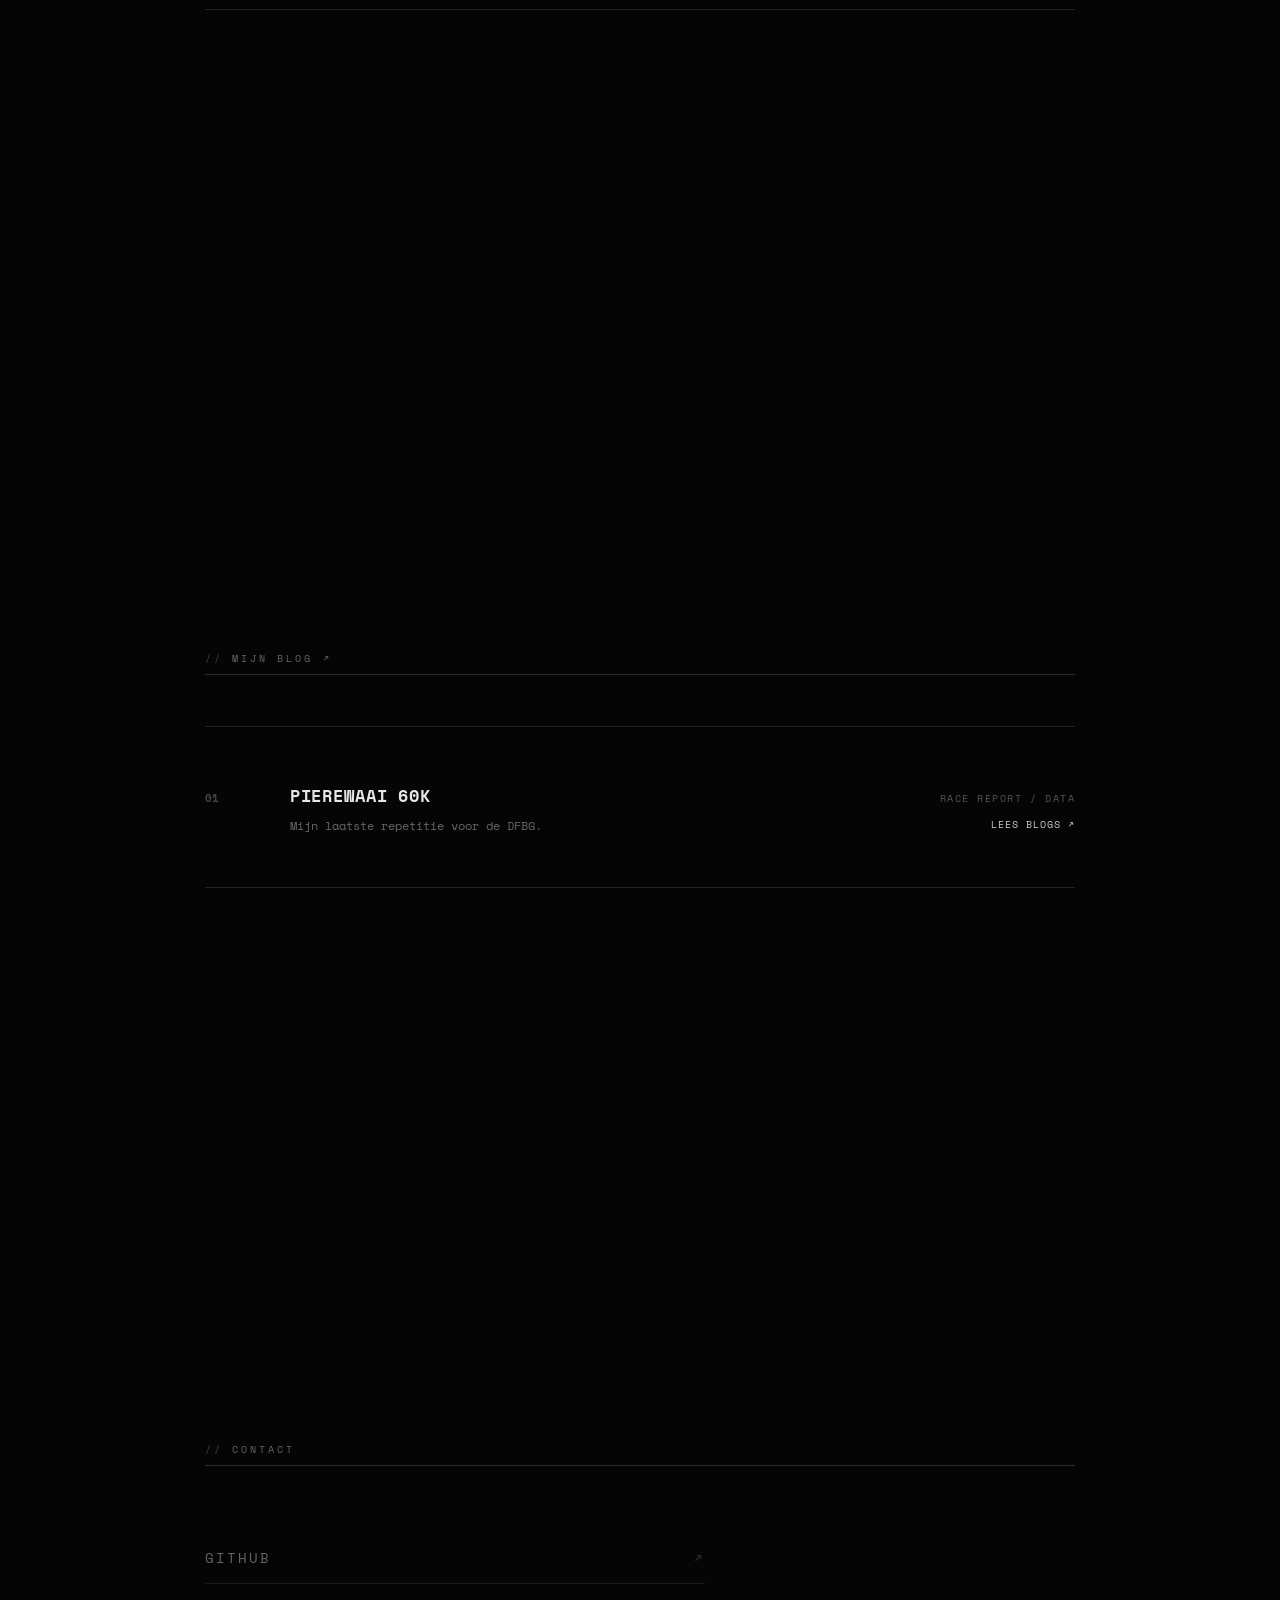
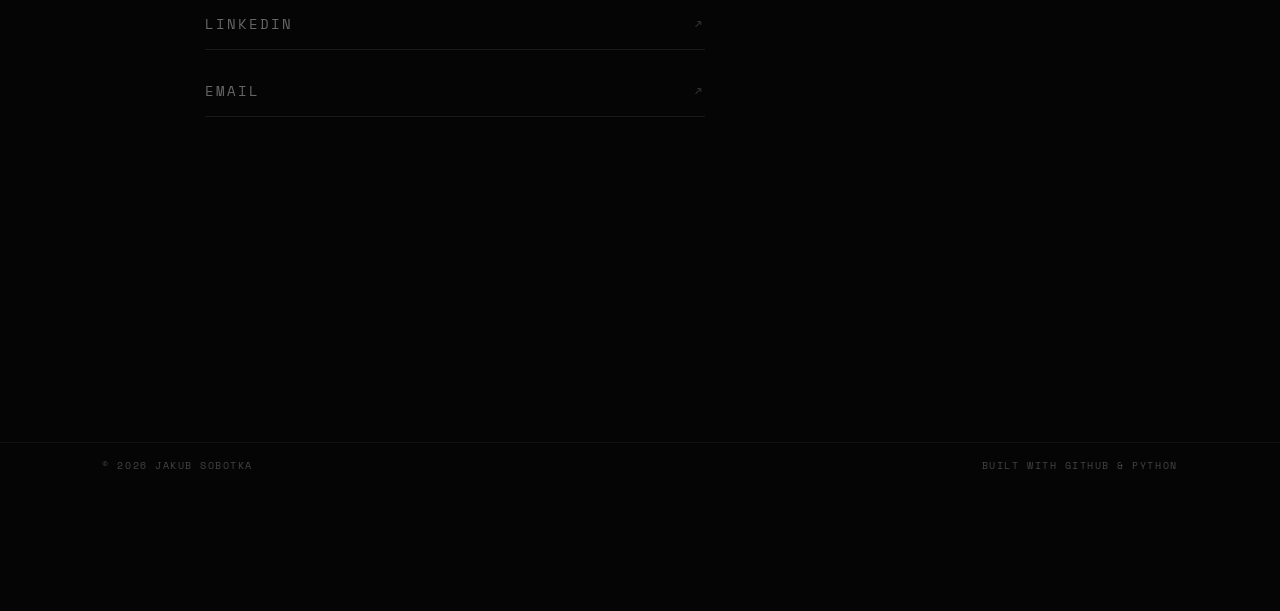
==== commit 900f1710: "Built site for gh-pages" ====
--- a/index.html
+++ b/index.html
@@ -2,7 +2,7 @@
 <html xmlns="http://www.w3.org/1999/xhtml" lang="en" xml:lang="en"><head>
 
 <meta charset="utf-8">
-<meta name="generator" content="quarto-1.9.38">
+<meta name="generator" content="quarto-1.10.18">
 
 <meta name="viewport" content="width=device-width, initial-scale=1.0, user-scalable=yes">
 
@@ -12,10 +12,13 @@
 /* Default styles provided by pandoc.
 ** See https://pandoc.org/MANUAL.html#variables-for-html for config info.
 */
-code{white-space: pre-wrap;}
 span.smallcaps{font-variant: small-caps;}
-div.columns{display: flex; gap: min(4vw, 1.5em);}
-div.column{flex: auto; overflow-x: auto;}
+div.columns{display: flex; gap: 1.5em;}
+div.column{flex: auto;}
+@media screen {
+div.columns{gap: min(4vw, 1.5em);}
+div.column{overflow-x: auto;}
+}
 div.hanging-indent{margin-left: 1.5em; text-indent: -1.5em;}
 ul.task-list{list-style: none;}
 ul.task-list li input[type="checkbox"] {
@@ -38,10 +41,10 @@
 <script src="site_libs/quarto-html/tippy.umd.min.js"></script>
 <script src="site_libs/quarto-html/anchor.min.js"></script>
 <link href="site_libs/quarto-html/tippy.css" rel="stylesheet">
-<link href="site_libs/quarto-html/quarto-syntax-highlighting-dark-0a6b7249c26820e032cb0bd839ff02b1.css" rel="stylesheet" id="quarto-text-highlighting-styles">
+<link href="site_libs/quarto-html/quarto-syntax-highlighting-dark-b85bc7c33db8c58e0ec93c3465666fed.css" rel="stylesheet" id="quarto-text-highlighting-styles">
 <script src="site_libs/bootstrap/bootstrap.min.js"></script>
 <link href="site_libs/bootstrap/bootstrap-icons.css" rel="stylesheet">
-<link href="site_libs/bootstrap/bootstrap-1e9590ff7f1699f1f634f23c0ded7440.min.css" rel="stylesheet" append-hash="true" id="quarto-bootstrap" data-mode="dark">
+<link href="site_libs/bootstrap/bootstrap-64377efa9ab06a04ec9e8ccd308236e7.min.css" rel="stylesheet" append-hash="true" id="quarto-bootstrap" data-mode="dark">
 <script id="quarto-search-options" type="application/json">{
   "location": "sidebar",
   "copy-button": false,
@@ -137,7 +140,7 @@
         </div>
 
         <div class="hero-visual">
-          <img src="images/3.jpg" alt="Jakub Sobotka" class="hero-img">
+          <img src="images/Jakub.jpg" alt="Jakub Sobotka" class="hero-img">
         </div>
 
       </div>
@@ -246,7 +249,7 @@
           </div>
           <div class="project-meta">
             <span class="project-tech">Race Report / Data</span>
-            <a href="./Posts.html" class="project-link" aria-label="Ga naar alle posts">Lees Blogs <span aria-hidden="true">↗</span></a>
+            <a href="./Posts/Pierewaai 2026.html" class="project-link" aria-label="Ga naar alle posts">Lees Blogs <span aria-hidden="true">↗</span></a>
           </div>
         </div>
 
--- a/site_libs/quarto-html/quarto-syntax-highlighting-dark-b85bc7c33db8c58e0ec93c3465666fed.css
+++ b/site_libs/quarto-html/quarto-syntax-highlighting-dark-b85bc7c33db8c58e0ec93c3465666fed.css
@@ -0,0 +1,219 @@
+/* quarto syntax highlight colors */
+:root {
+  --quarto-hl-al-color: #f07178;
+  --quarto-hl-an-color: #d4d0ab;
+  --quarto-hl-at-color: #00e0e0;
+  --quarto-hl-bn-color: #d4d0ab;
+  --quarto-hl-bu-color: #abe338;
+  --quarto-hl-ch-color: #abe338;
+  --quarto-hl-co-color: #f8f8f2;
+  --quarto-hl-cv-color: #ffd700;
+  --quarto-hl-cn-color: #ffd700;
+  --quarto-hl-cf-color: #ffa07a;
+  --quarto-hl-dt-color: #ffa07a;
+  --quarto-hl-dv-color: #d4d0ab;
+  --quarto-hl-do-color: #f8f8f2;
+  --quarto-hl-er-color: #f07178;
+  --quarto-hl-ex-color: #00e0e0;
+  --quarto-hl-fl-color: #d4d0ab;
+  --quarto-hl-fu-color: #ffa07a;
+  --quarto-hl-im-color: #abe338;
+  --quarto-hl-in-color: #d4d0ab;
+  --quarto-hl-kw-color: #ffa07a;
+  --quarto-hl-op-color: #ffa07a;
+  --quarto-hl-ot-color: #00e0e0;
+  --quarto-hl-pp-color: #dcc6e0;
+  --quarto-hl-re-color: #00e0e0;
+  --quarto-hl-sc-color: #abe338;
+  --quarto-hl-ss-color: #abe338;
+  --quarto-hl-st-color: #abe338;
+  --quarto-hl-va-color: #00e0e0;
+  --quarto-hl-vs-color: #abe338;
+  --quarto-hl-wa-color: #dcc6e0;
+}
+
+/* other quarto variables */
+:root {
+  --quarto-font-monospace: SFMono-Regular, Menlo, Monaco, Consolas, "Liberation Mono", "Courier New", monospace;
+}
+
+/* syntax highlight based on Pandoc's rules */
+pre > code.sourceCode > span {
+  color: #f8f8f2;
+}
+
+code.sourceCode > span {
+  color: #f8f8f2;
+}
+
+div.sourceCode,
+div.sourceCode pre.sourceCode {
+  color: #f8f8f2;
+}
+
+/* Normal */
+code span {
+  color: #f8f8f2;
+}
+
+/* Alert */
+code span.al {
+  color: #f07178;
+}
+
+/* Annotation */
+code span.an {
+  color: #d4d0ab;
+}
+
+/* Attribute */
+code span.at {
+  color: #00e0e0;
+}
+
+/* BaseN */
+code span.bn {
+  color: #d4d0ab;
+}
+
+/* BuiltIn */
+code span.bu {
+  color: #abe338;
+}
+
+/* ControlFlow */
+code span.cf {
+  font-weight: bold;
+  color: #ffa07a;
+}
+
+/* Char */
+code span.ch {
+  color: #abe338;
+}
+
+/* Constant */
+code span.cn {
+  color: #ffd700;
+}
+
+/* Comment */
+code span.co {
+  font-style: italic;
+  color: #f8f8f2;
+}
+
+/* CommentVar */
+code span.cv {
+  color: #ffd700;
+}
+
+/* Documentation */
+code span.do {
+  color: #f8f8f2;
+}
+
+/* DataType */
+code span.dt {
+  color: #ffa07a;
+}
+
+/* DecVal */
+code span.dv {
+  color: #d4d0ab;
+}
+
+/* Error */
+code span.er {
+  color: #f07178;
+  text-decoration: underline;
+}
+
+/* Extension */
+code span.ex {
+  font-weight: bold;
+  color: #00e0e0;
+}
+
+/* Float */
+code span.fl {
+  color: #d4d0ab;
+}
+
+/* Function */
+code span.fu {
+  color: #ffa07a;
+}
+
+/* Import */
+code span.im {
+  color: #abe338;
+}
+
+/* Information */
+code span.in {
+  color: #d4d0ab;
+}
+
+/* Keyword */
+code span.kw {
+  font-weight: bold;
+  color: #ffa07a;
+}
+
+/* Operator */
+code span.op {
+  color: #ffa07a;
+}
+
+/* Other */
+code span.ot {
+  color: #00e0e0;
+}
+
+/* Preprocessor */
+code span.pp {
+  color: #dcc6e0;
+}
+
+/* RegionMarker */
+code span.re {
+  background-color: #f8f8f2;
+  color: #00e0e0;
+}
+
+/* SpecialChar */
+code span.sc {
+  color: #abe338;
+}
+
+/* SpecialString */
+code span.ss {
+  color: #abe338;
+}
+
+/* String */
+code span.st {
+  color: #abe338;
+}
+
+/* Variable */
+code span.va {
+  color: #00e0e0;
+}
+
+/* VerbatimString */
+code span.vs {
+  color: #abe338;
+}
+
+/* Warning */
+code span.wa {
+  color: #dcc6e0;
+}
+
+.prevent-inlining {
+  content: "</";
+}
+
+/*# sourceMappingURL=4ed8f1090dec6531da29ab00902aa718.css.map */
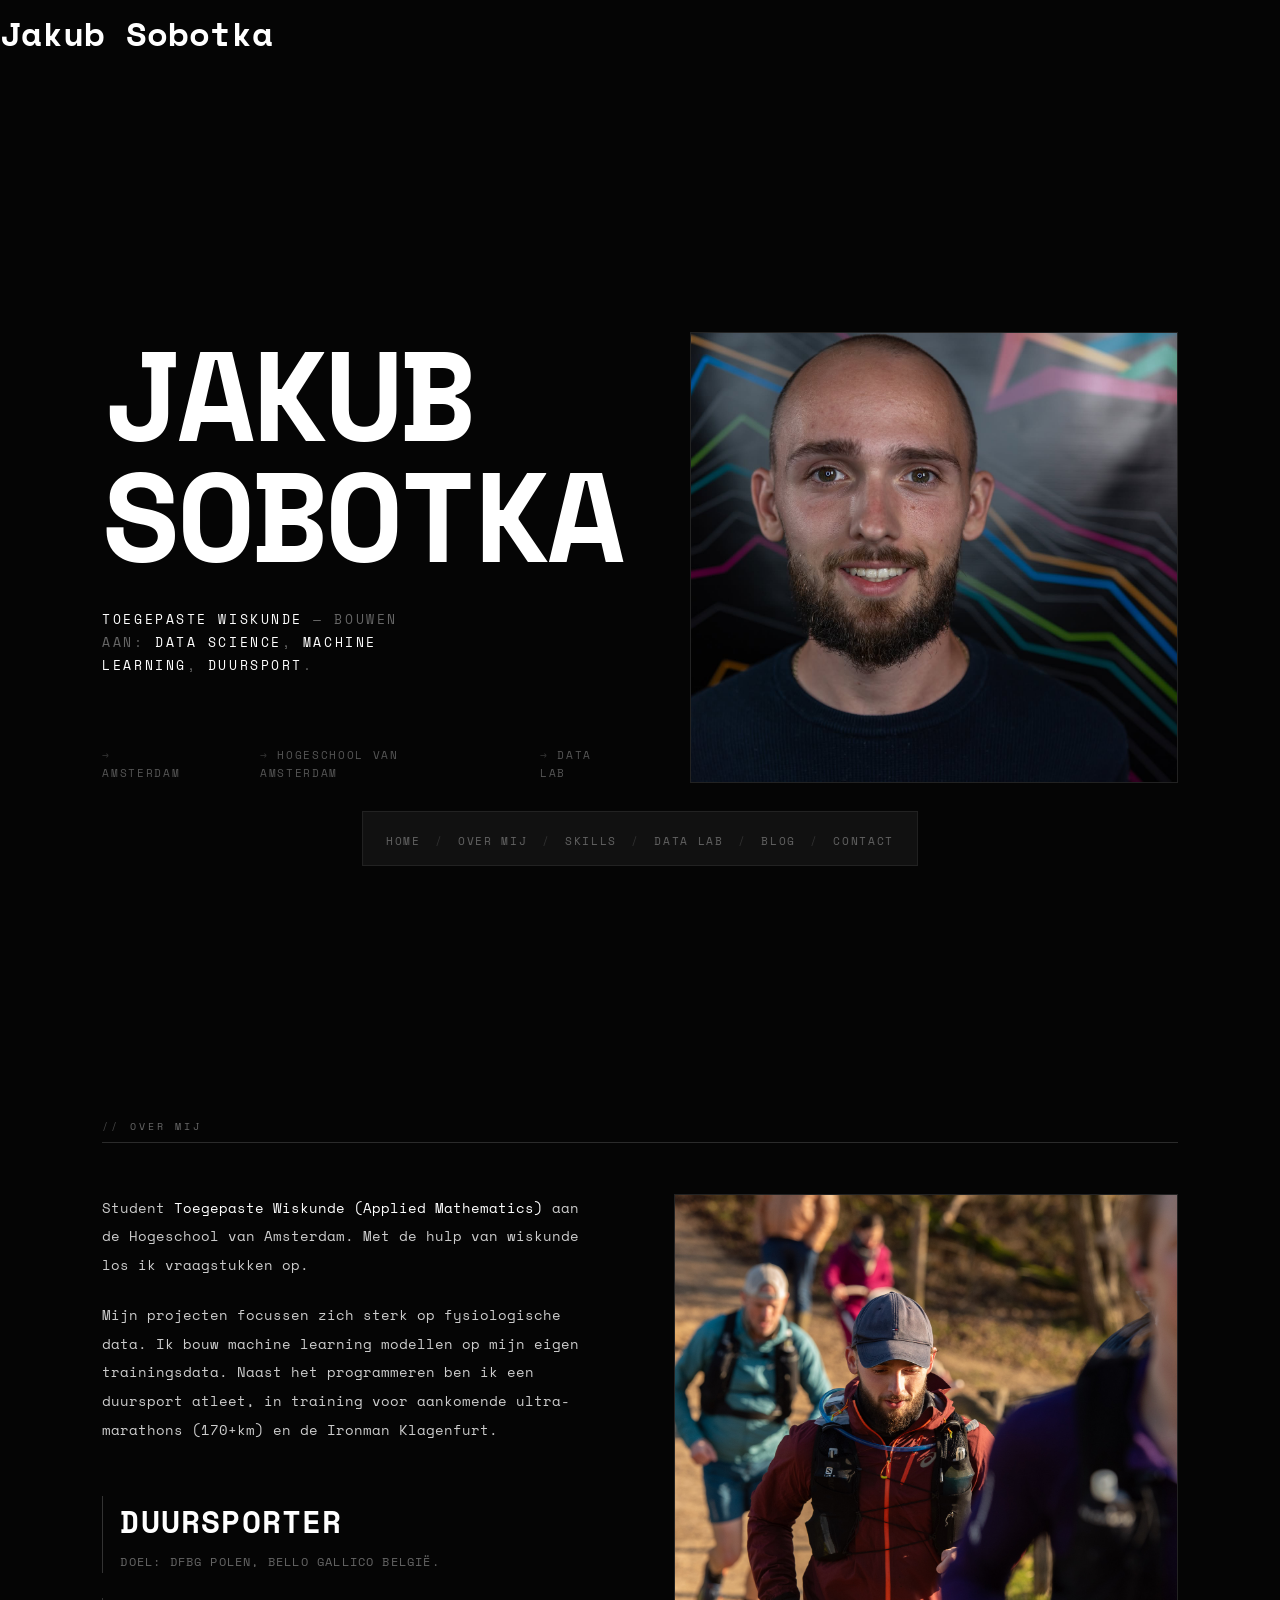
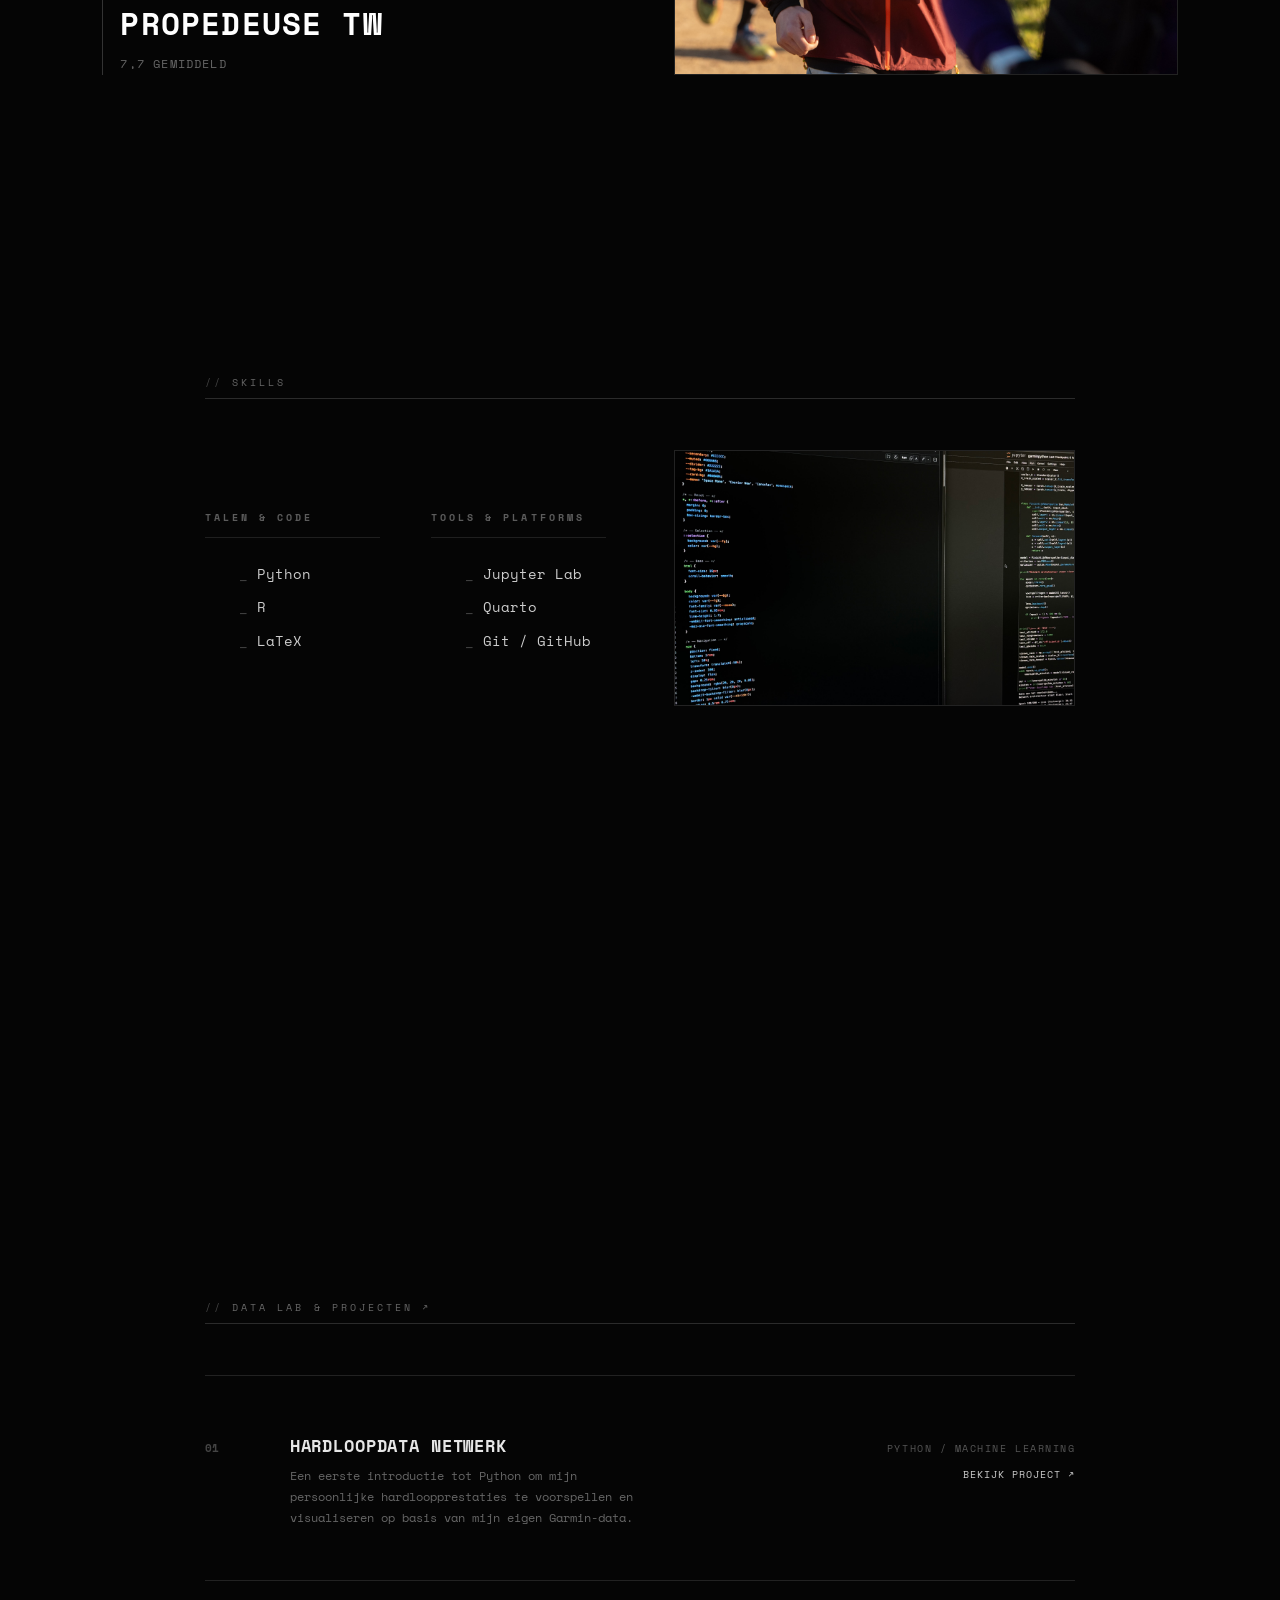
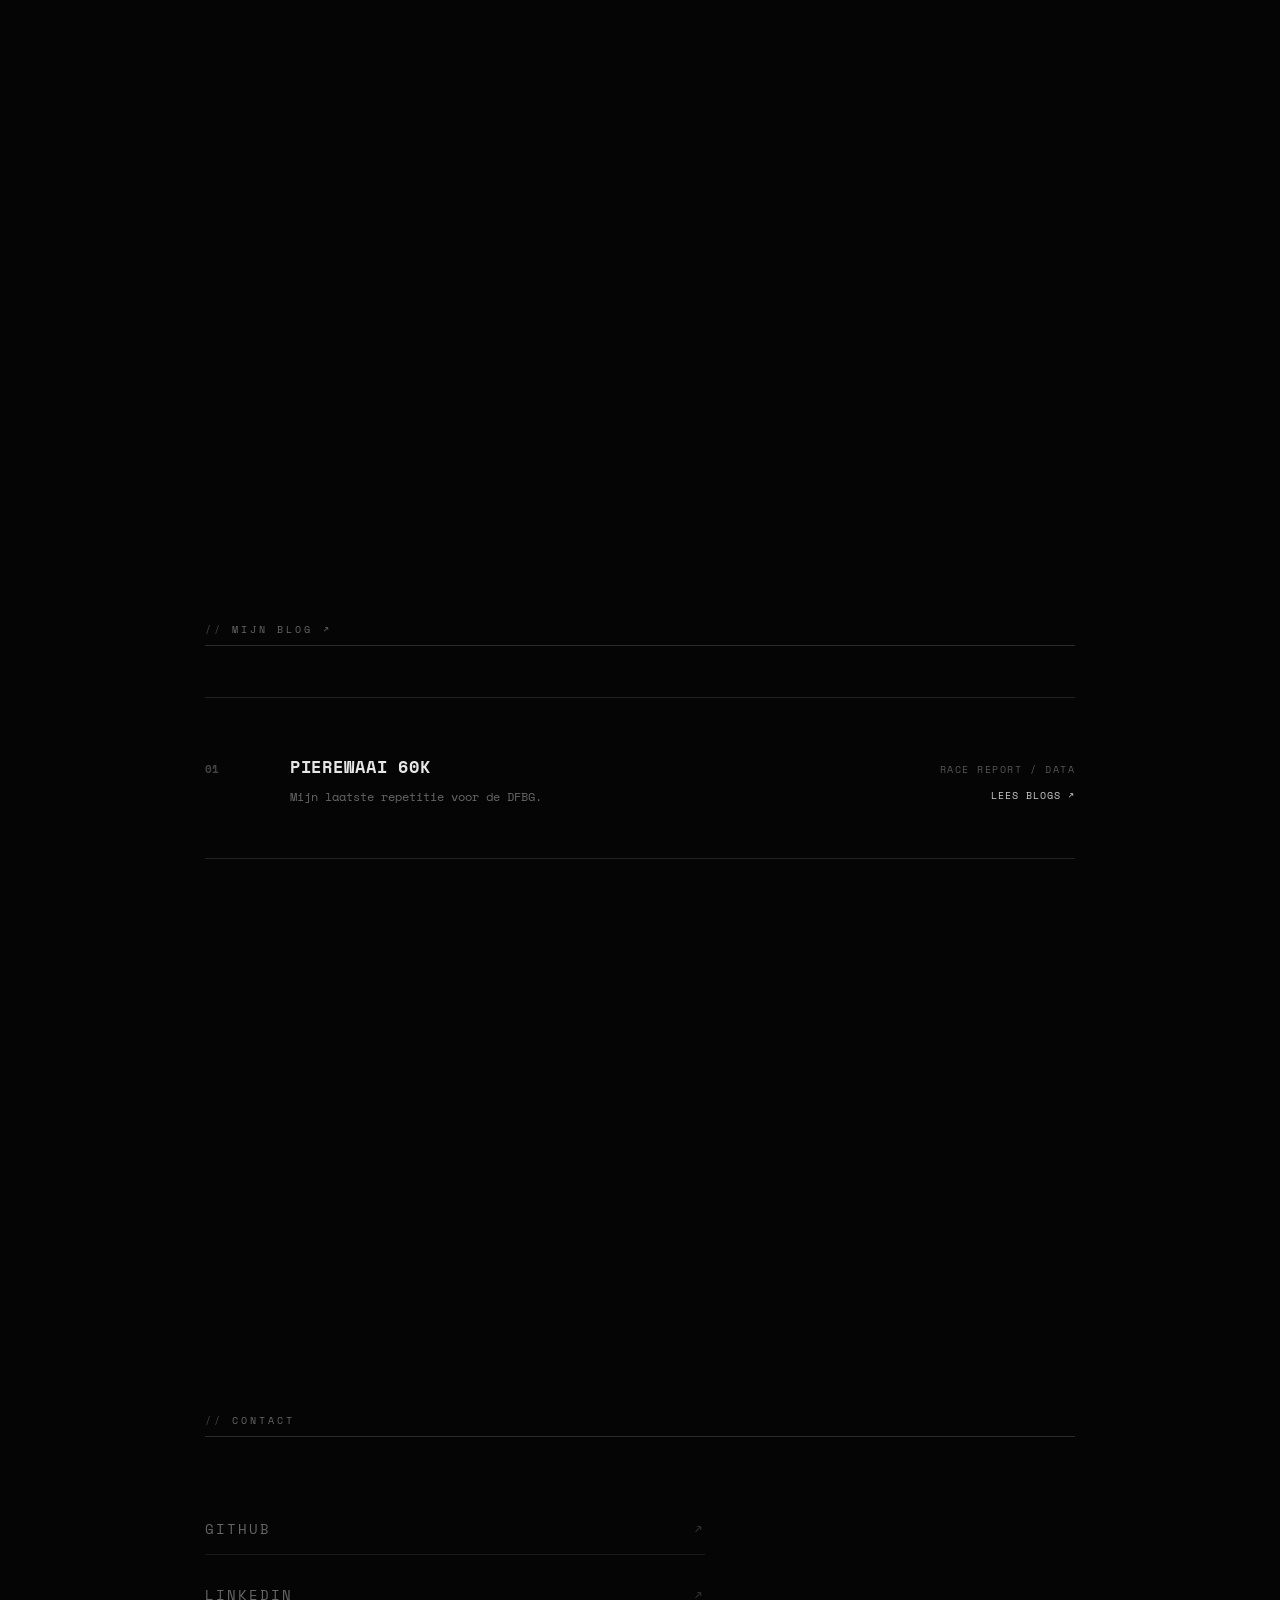
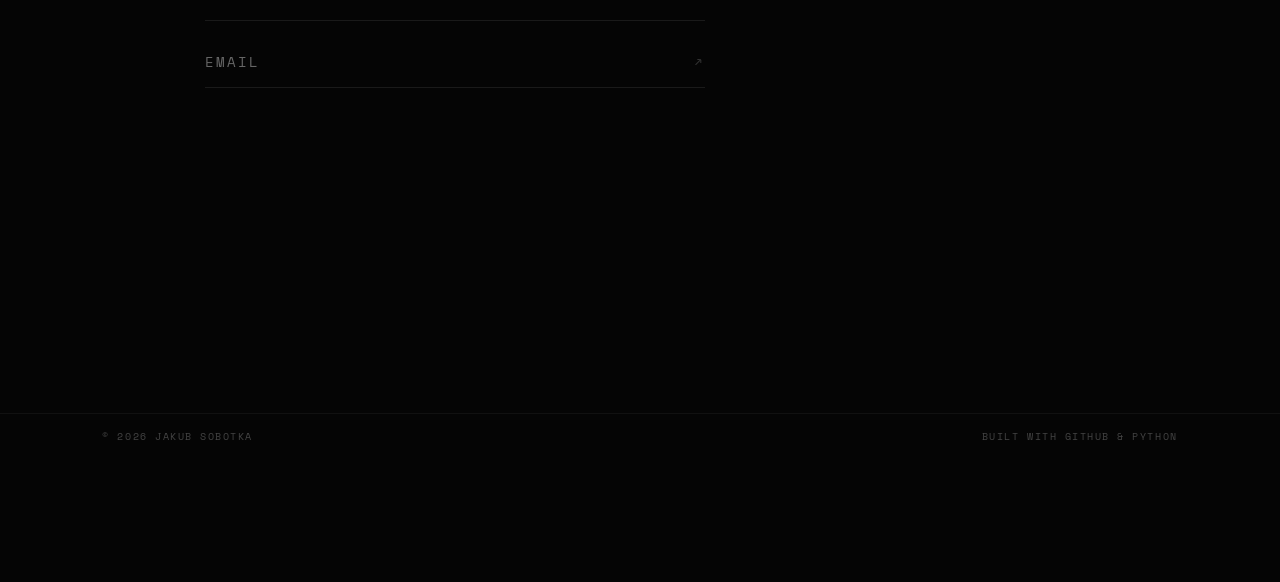
==== commit 2ea93f44: "Built site for gh-pages" ====
--- a/index.html
+++ b/index.html
@@ -154,7 +154,7 @@
           <div class="about-text">
             <p>
               Student <strong>Toegepaste Wiskunde (Applied Mathematics)</strong> aan de Hogeschool van Amsterdam. 
-              Ik werk met data, modelleer het wiskundig en bouw systemen die patronen zichtbaar maken.
+              Met de hulp van wiskunde los ik vraagstukken op.
             </p>
             <p>
               Mijn projecten focussen zich sterk op fysiologische data. Ik bouw machine learning modellen op mijn eigen trainingsdata. Naast het programmeren ben ik een duursport atleet, in training voor aankomende ultra-marathons (170+km) en de Ironman Klagenfurt.
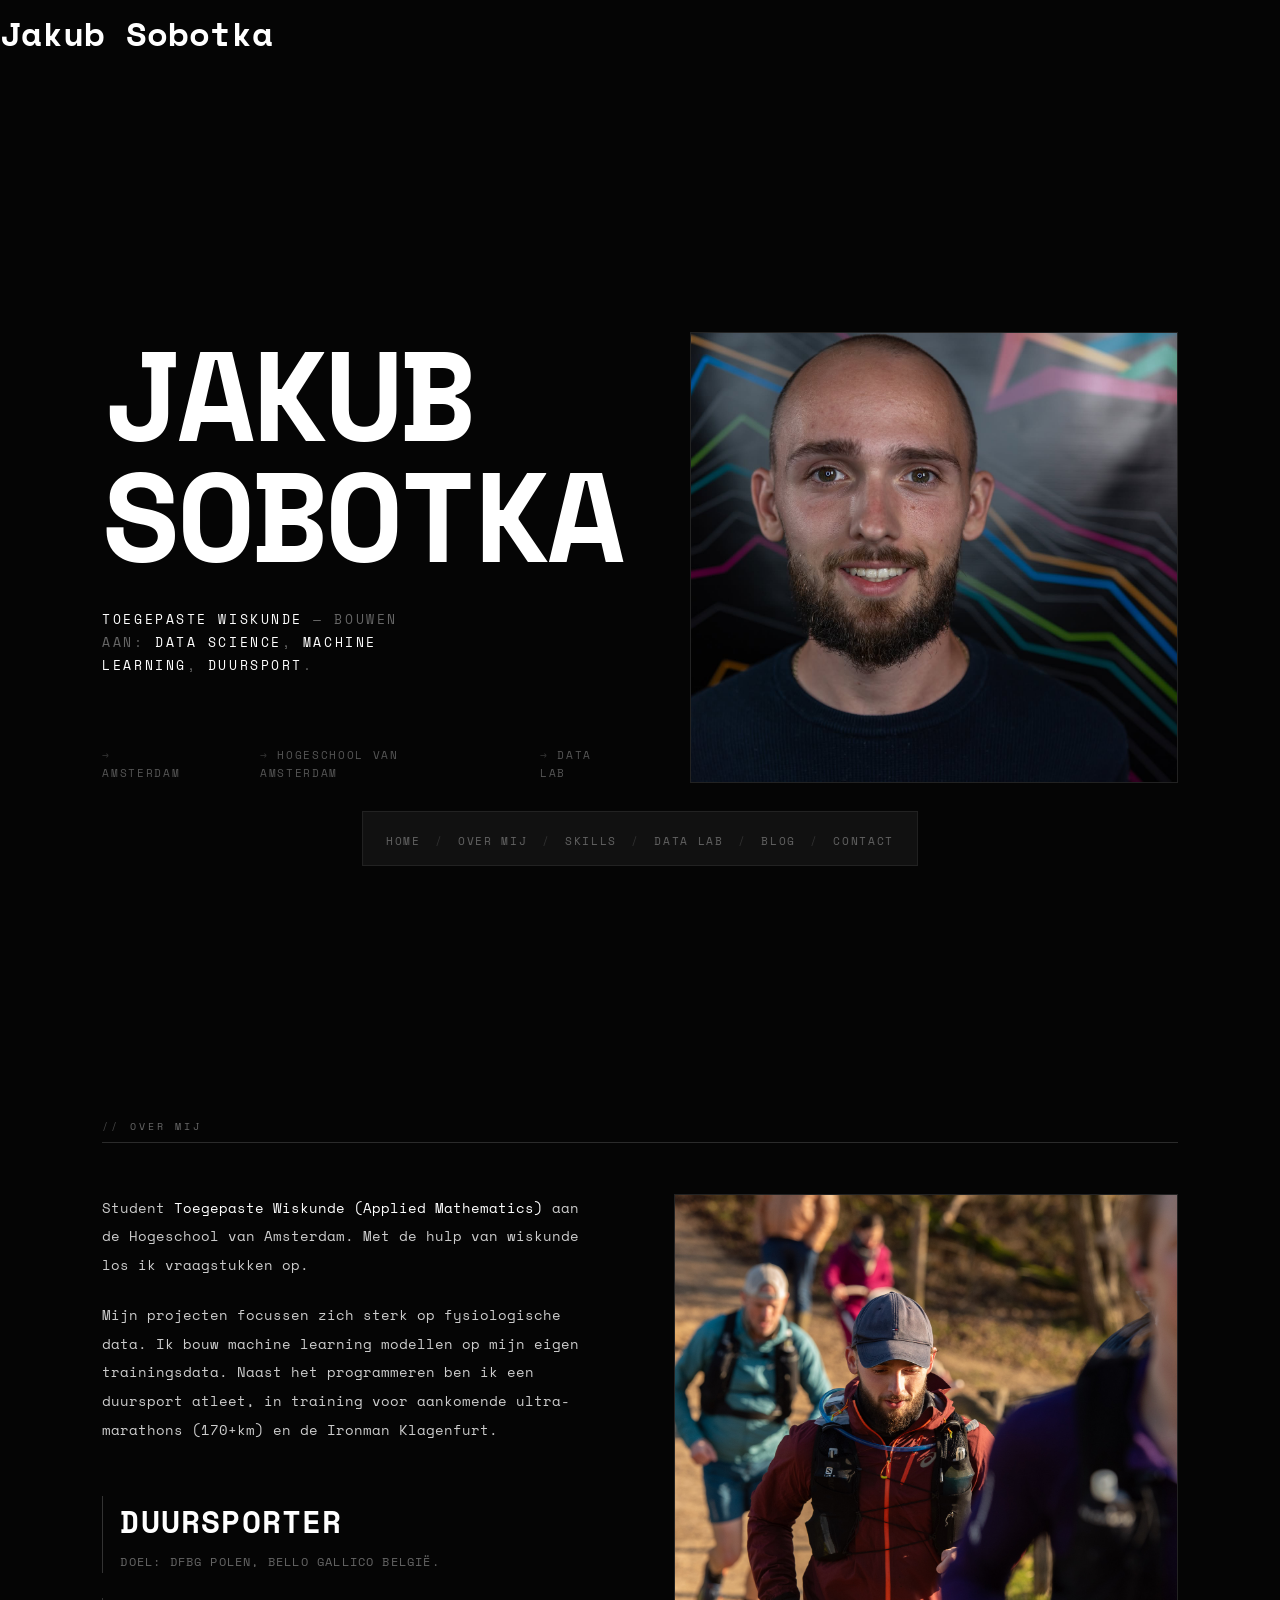
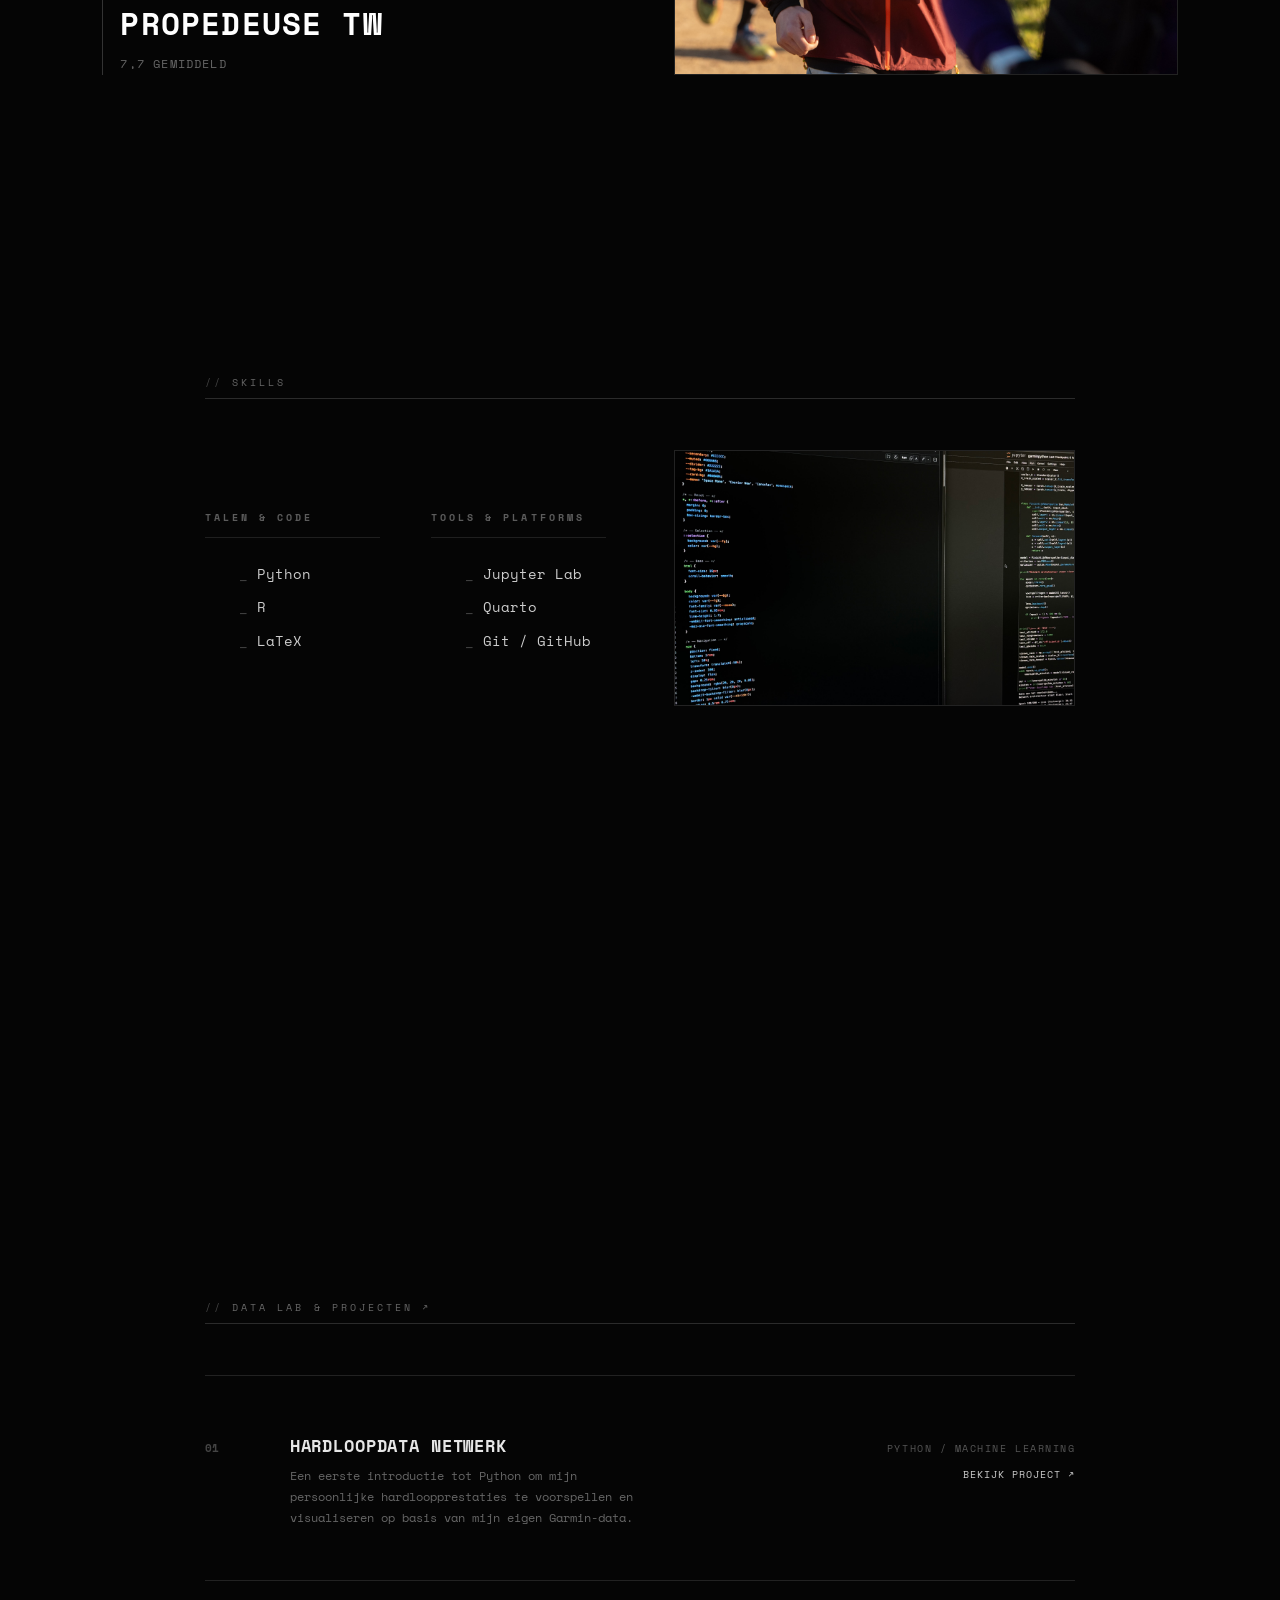
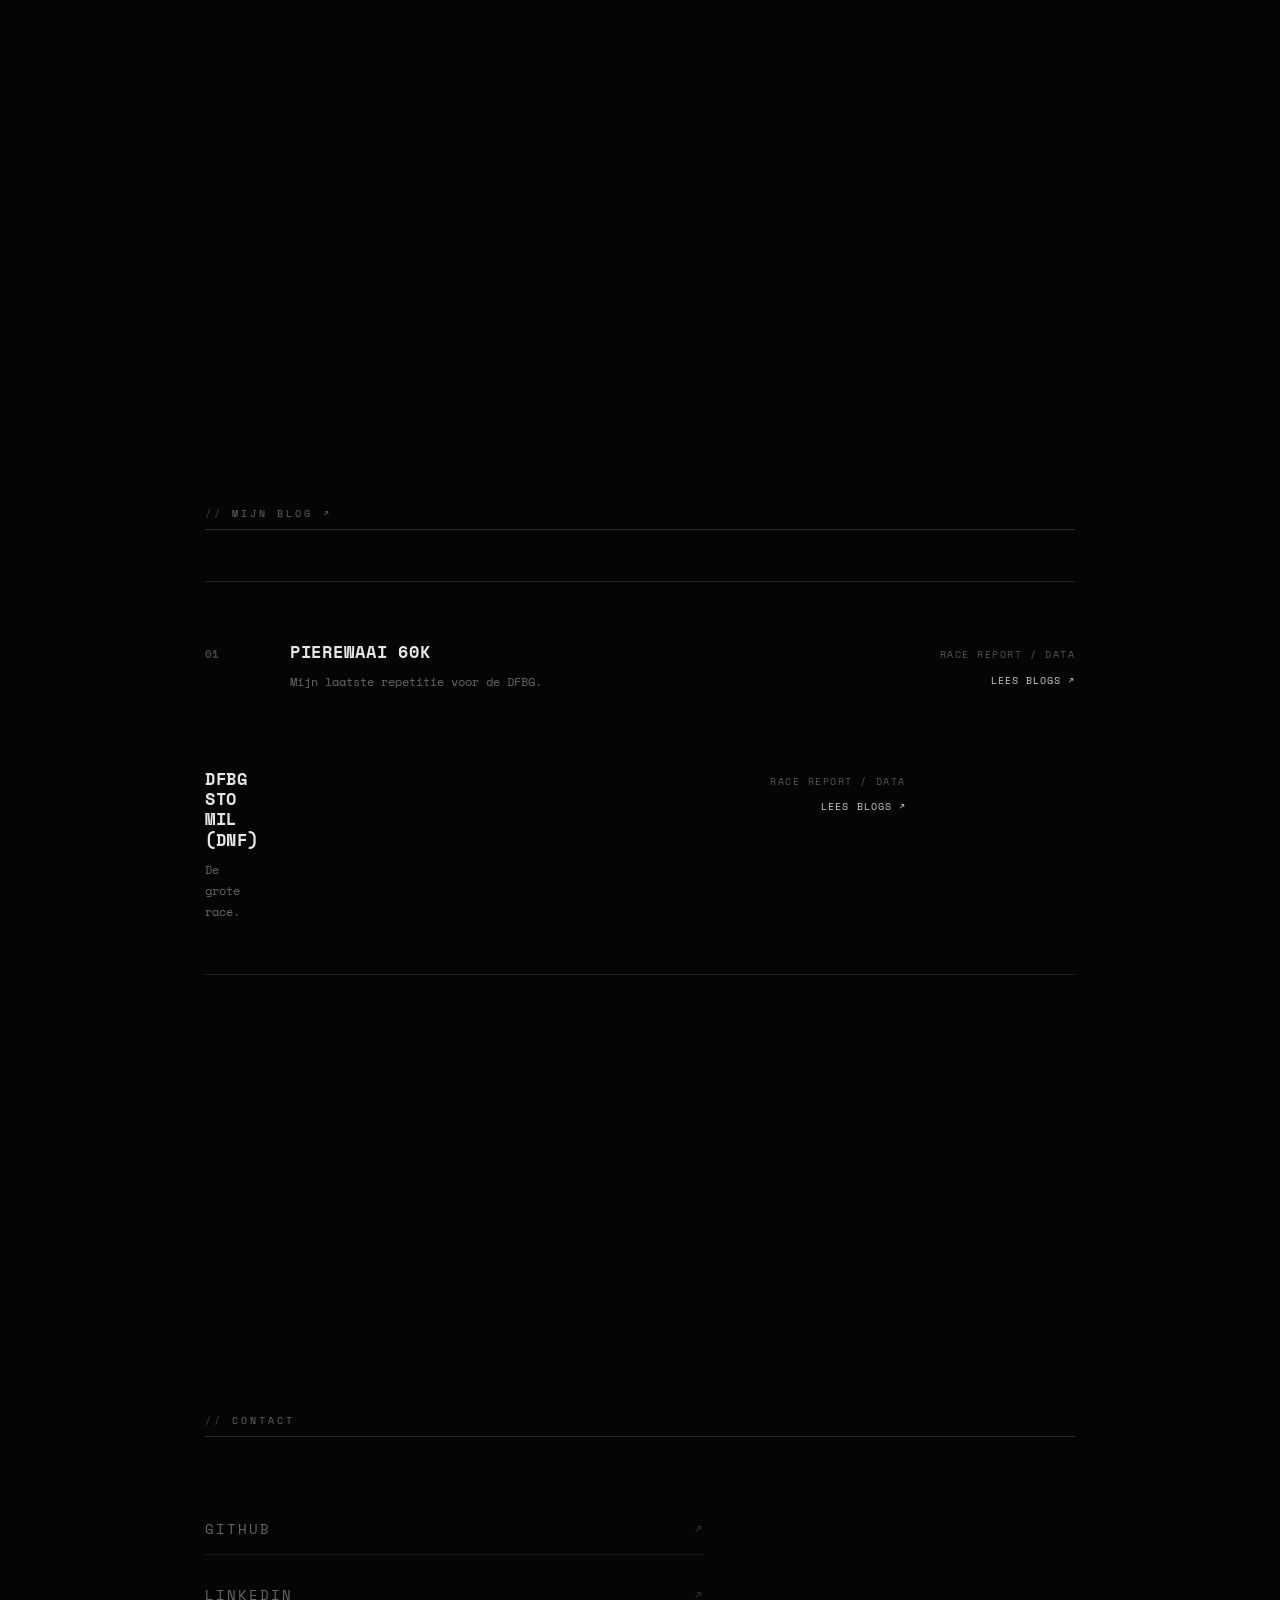
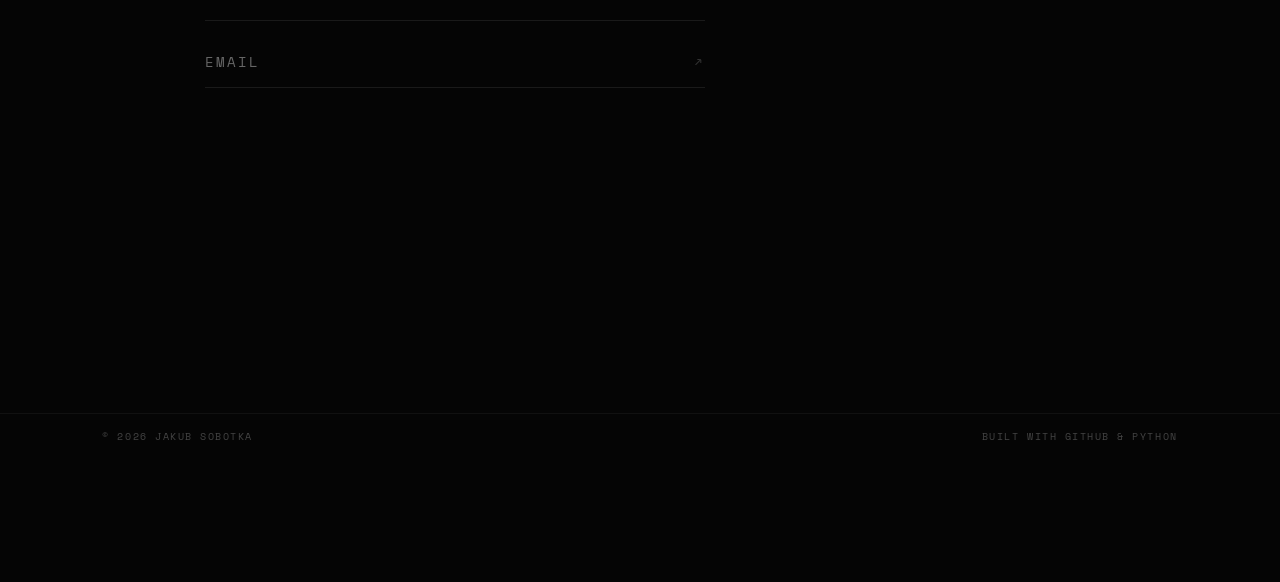
==== commit 8a235cd8: "Built site for gh-pages" ====
--- a/index.html
+++ b/index.html
@@ -44,7 +44,7 @@
 <link href="site_libs/quarto-html/quarto-syntax-highlighting-dark-b85bc7c33db8c58e0ec93c3465666fed.css" rel="stylesheet" id="quarto-text-highlighting-styles">
 <script src="site_libs/bootstrap/bootstrap.min.js"></script>
 <link href="site_libs/bootstrap/bootstrap-icons.css" rel="stylesheet">
-<link href="site_libs/bootstrap/bootstrap-64377efa9ab06a04ec9e8ccd308236e7.min.css" rel="stylesheet" append-hash="true" id="quarto-bootstrap" data-mode="dark">
+<link href="site_libs/bootstrap/bootstrap-631397ab24689e722e2fab5b134bf4d9.min.css" rel="stylesheet" append-hash="true" id="quarto-bootstrap" data-mode="dark">
 <script id="quarto-search-options" type="application/json">{
   "location": "sidebar",
   "copy-button": false,
@@ -251,6 +251,18 @@
             <span class="project-tech">Race Report / Data</span>
             <a href="./Posts/Pierewaai 2026.html" class="project-link" aria-label="Ga naar alle posts">Lees Blogs <span aria-hidden="true">↗</span></a>
           </div>
+
+          <div class="project-info">
+            <h3 class="anchored">DFBG Sto Mil (DNF)</h3>
+            <p>
+              De grote race.
+            </p>
+          </div>
+          <div class="project-meta">
+            <span class="project-tech">Race Report / Data</span>
+            <a href="./Posts/dfbg-sto-mil-dnf.html" class="project-link" aria-label="Ga naar alle posts">Lees Blogs <span aria-hidden="true">↗</span></a>
+          </div>
+
         </div>
 
       </div>
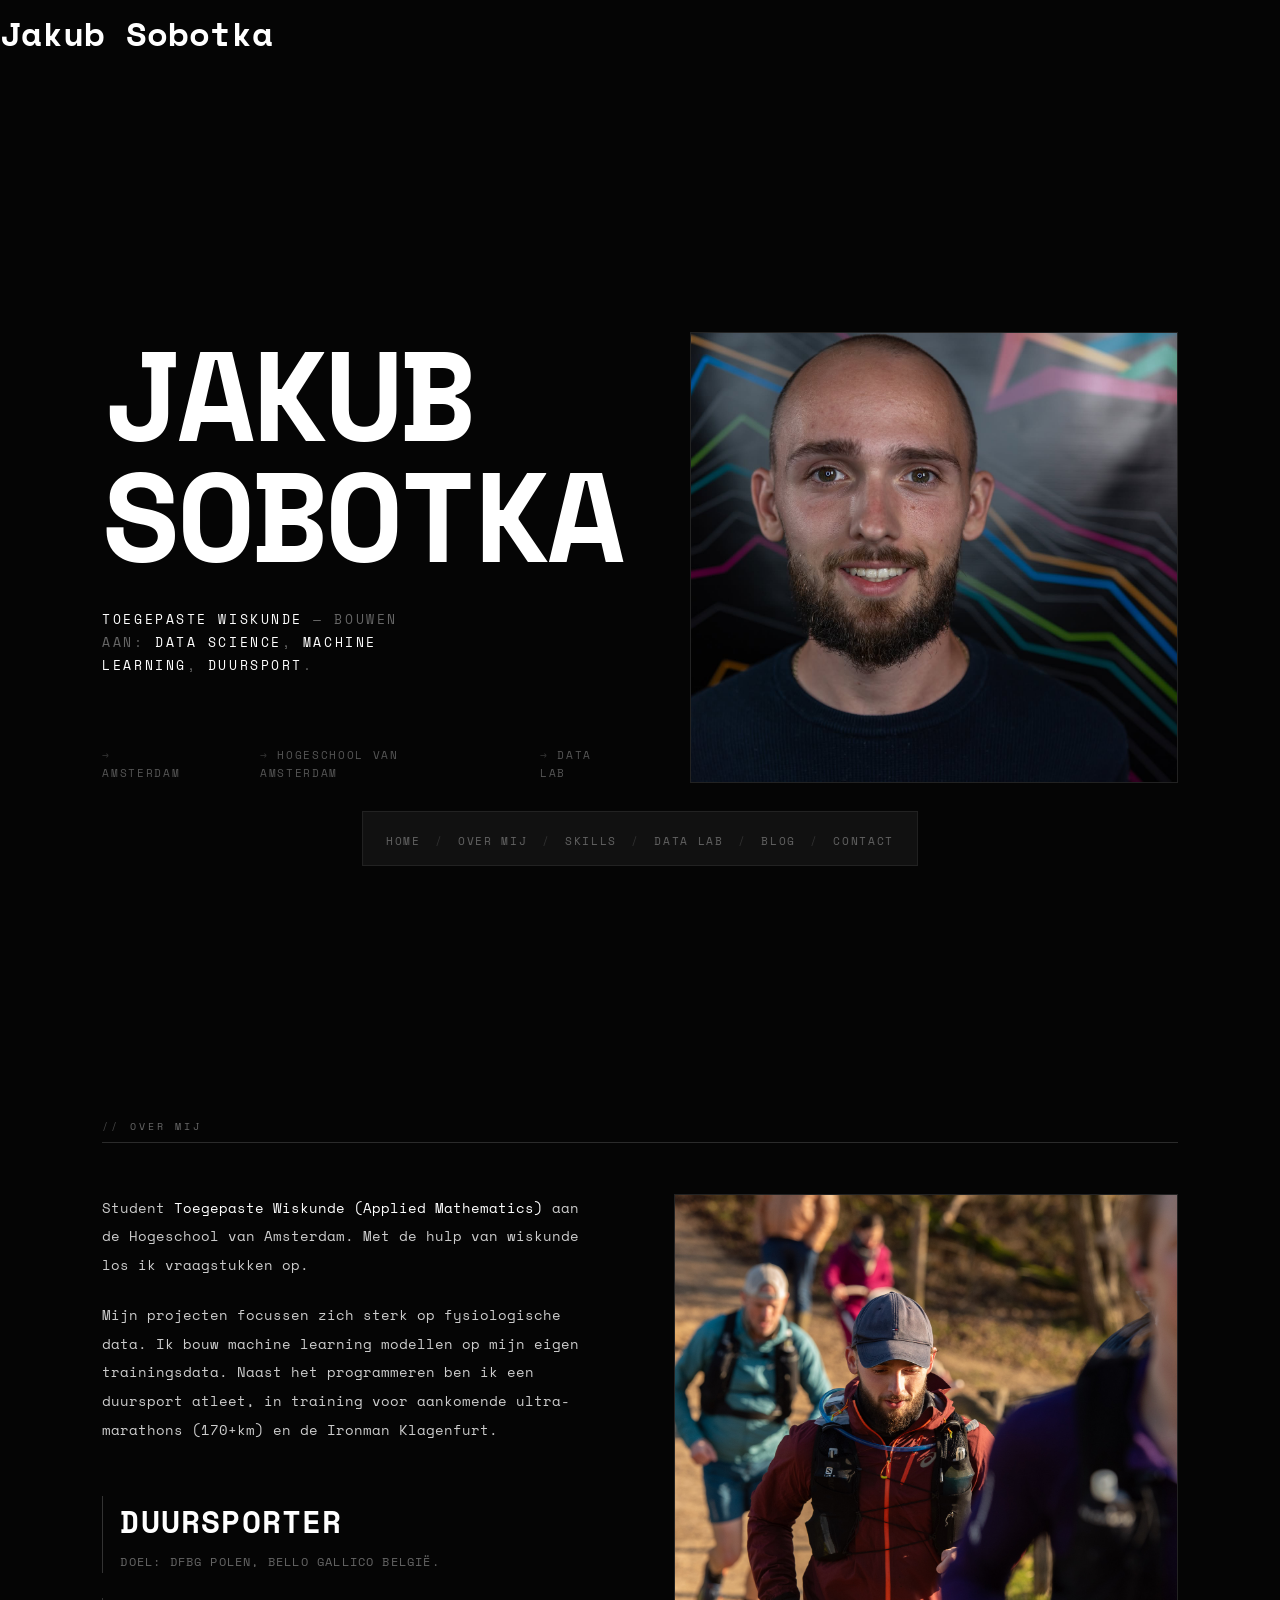
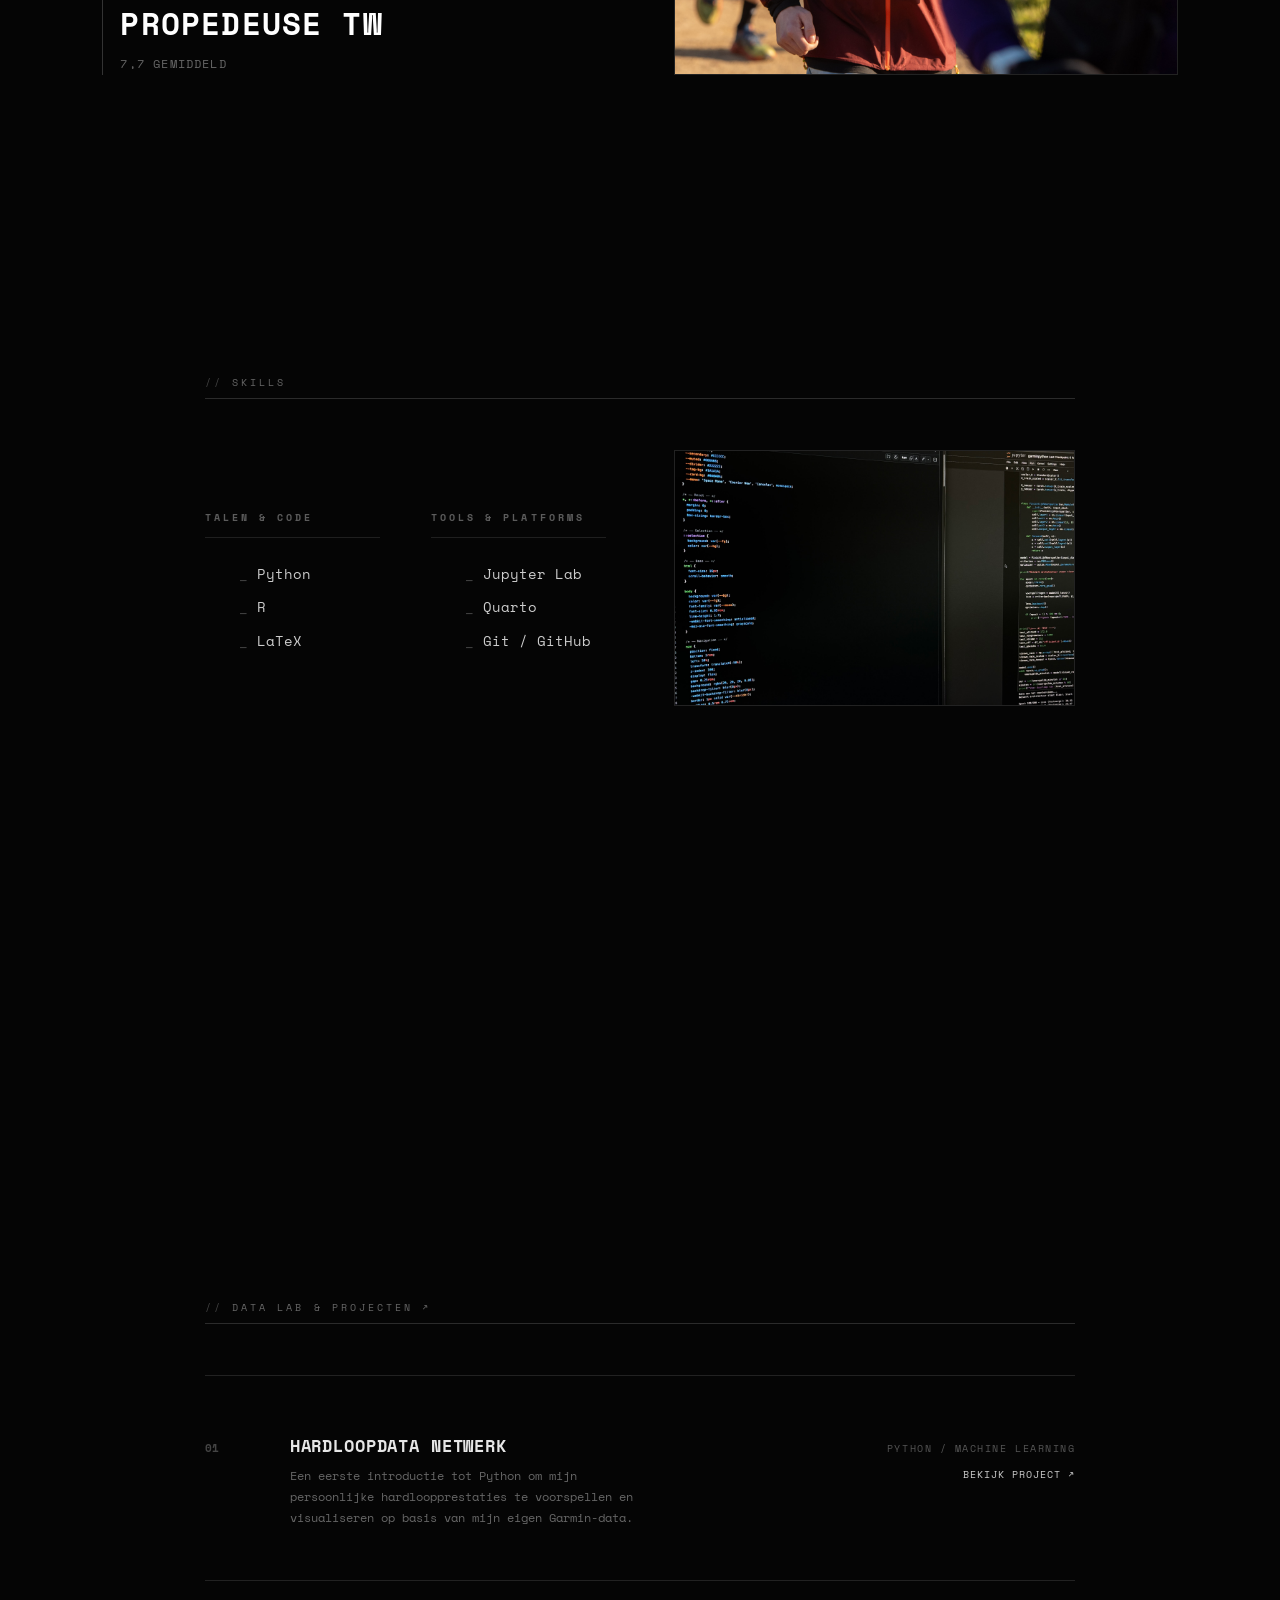
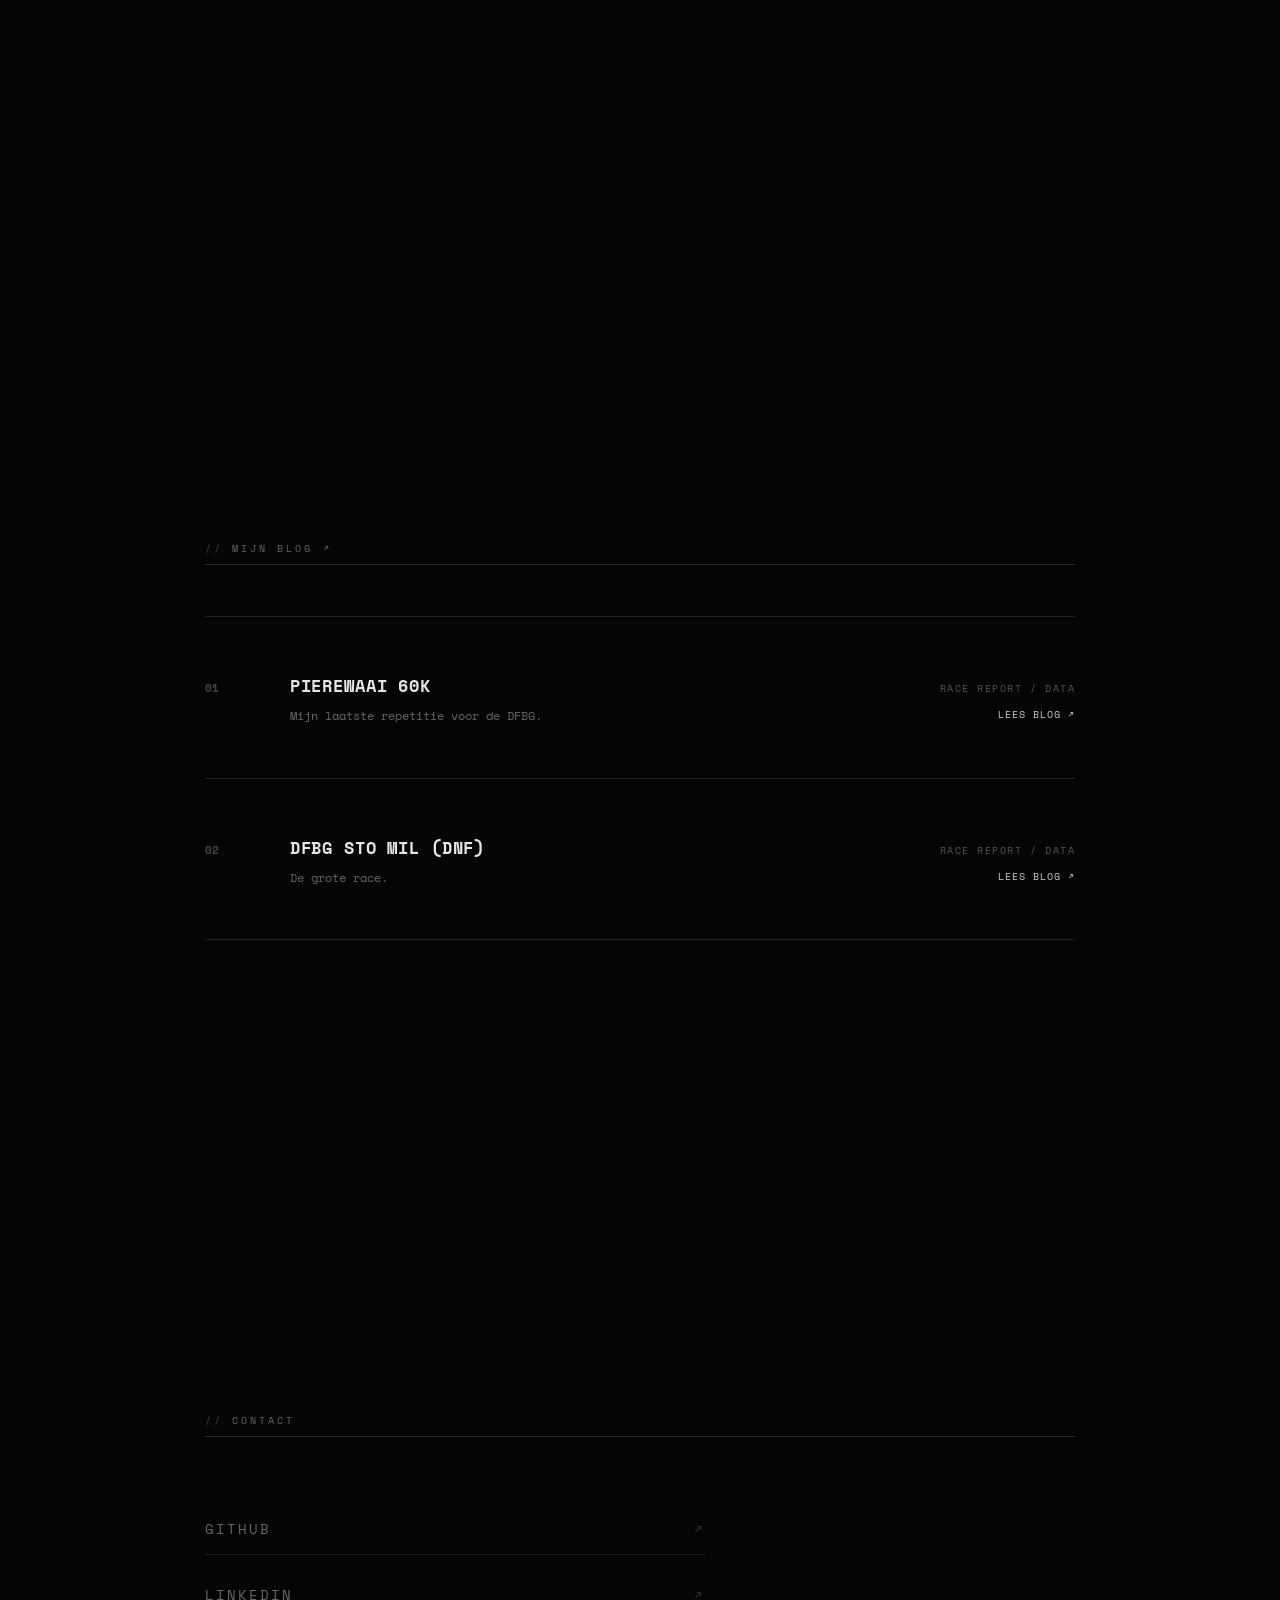
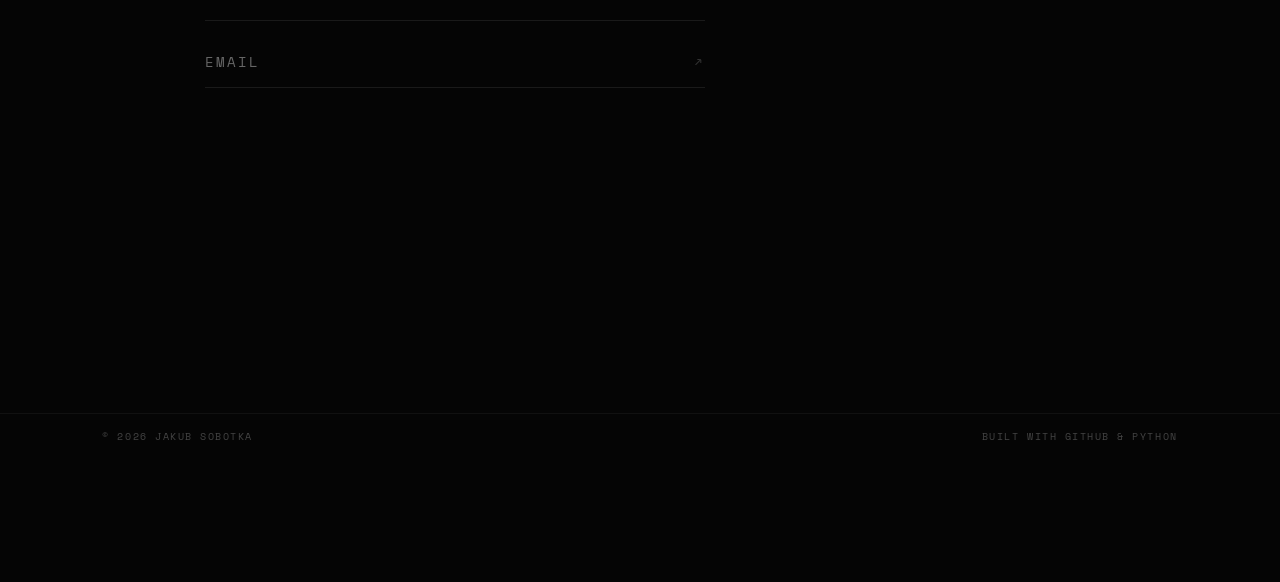
==== commit 33185eb3: "Built site for gh-pages" ====
--- a/index.html
+++ b/index.html
@@ -233,12 +233,13 @@
       </div>
     </section>
 
-  <section id="blogs">
+ <section id="blogs">
       <h2 class="section-label anchored">
         <a href="./blog.html" style="color: inherit; text-decoration: none;">Mijn blog <span aria-hidden="true">↗</span></a>
       </h2>
       <div class="projects-list">
 
+        <!-- Blog 1 -->
         <div class="project-item">
           <span class="project-num" aria-hidden="true">01</span>
           <div class="project-info">
@@ -249,9 +250,13 @@
           </div>
           <div class="project-meta">
             <span class="project-tech">Race Report / Data</span>
-            <a href="./Posts/Pierewaai 2026.html" class="project-link" aria-label="Ga naar alle posts">Lees Blogs <span aria-hidden="true">↗</span></a>
-          </div>
-
+            <a href="./Posts/Pierewaai 2026.html" class="project-link" aria-label="Ga naar Pierewaai">Lees Blog <span aria-hidden="true">↗</span></a>
+          </div>
+        </div>
+
+        <!-- Blog 2 -->
+        <div class="project-item">
+          <span class="project-num" aria-hidden="true">02</span>
           <div class="project-info">
             <h3 class="anchored">DFBG Sto Mil (DNF)</h3>
             <p>
@@ -260,9 +265,8 @@
           </div>
           <div class="project-meta">
             <span class="project-tech">Race Report / Data</span>
-            <a href="./Posts/dfbg-sto-mil-dnf.html" class="project-link" aria-label="Ga naar alle posts">Lees Blogs <span aria-hidden="true">↗</span></a>
-          </div>
-
+            <a href="./Posts/dfbg-sto-mil-dnf.html" class="project-link" aria-label="Ga naar DFBG">Lees Blog <span aria-hidden="true">↗</span></a>
+          </div>
         </div>
 
       </div>
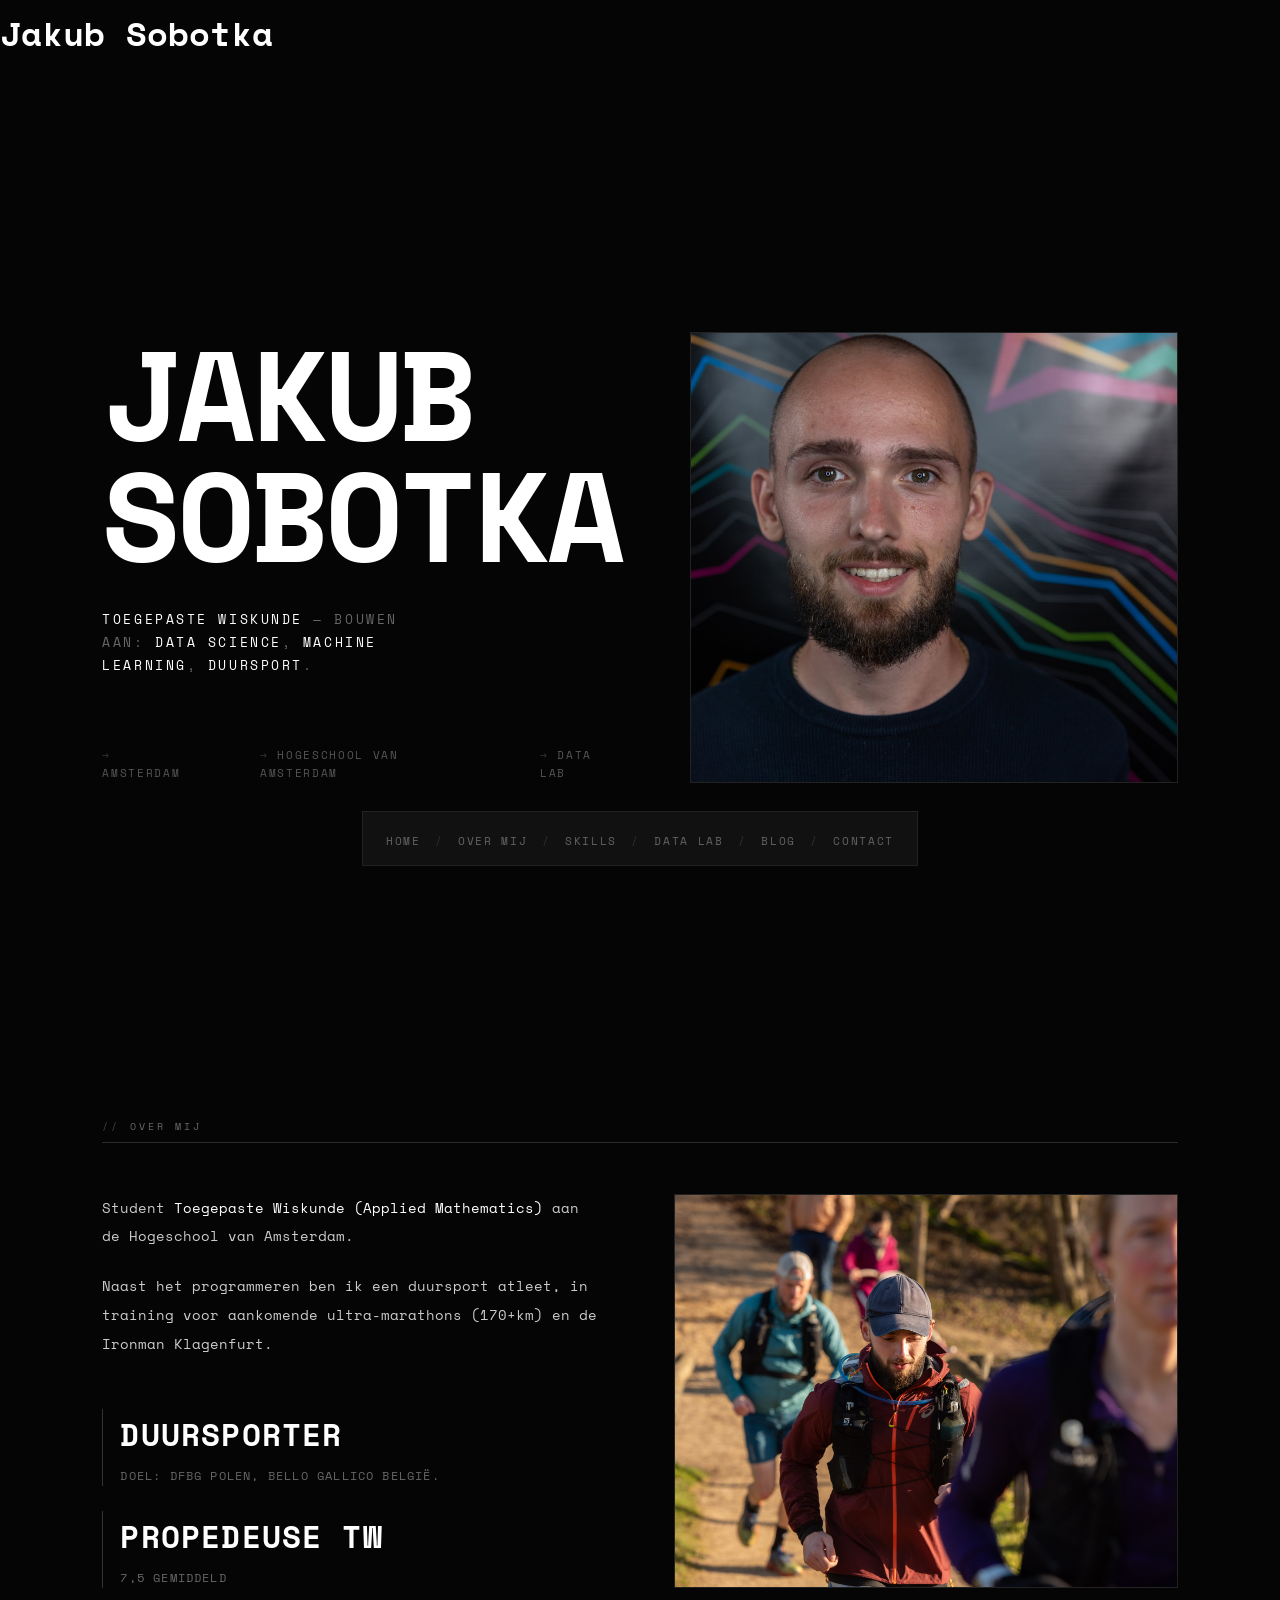
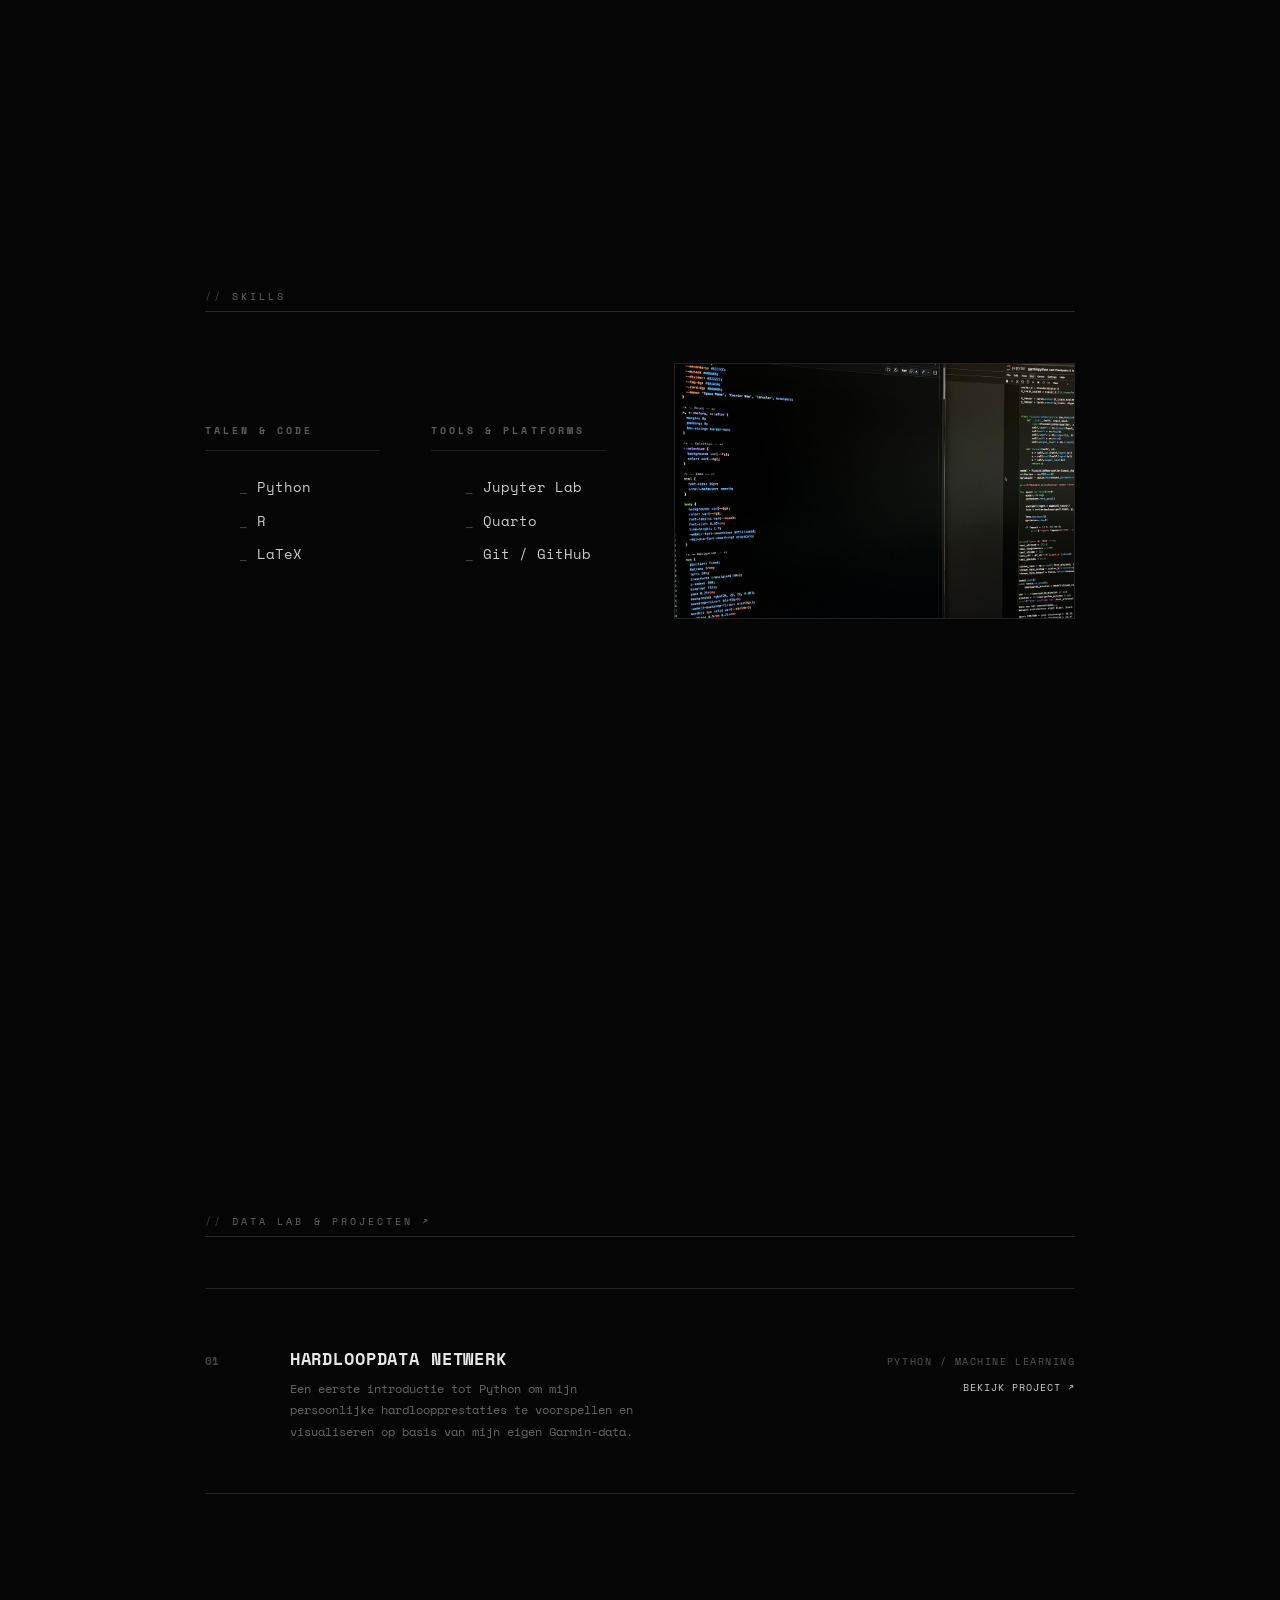
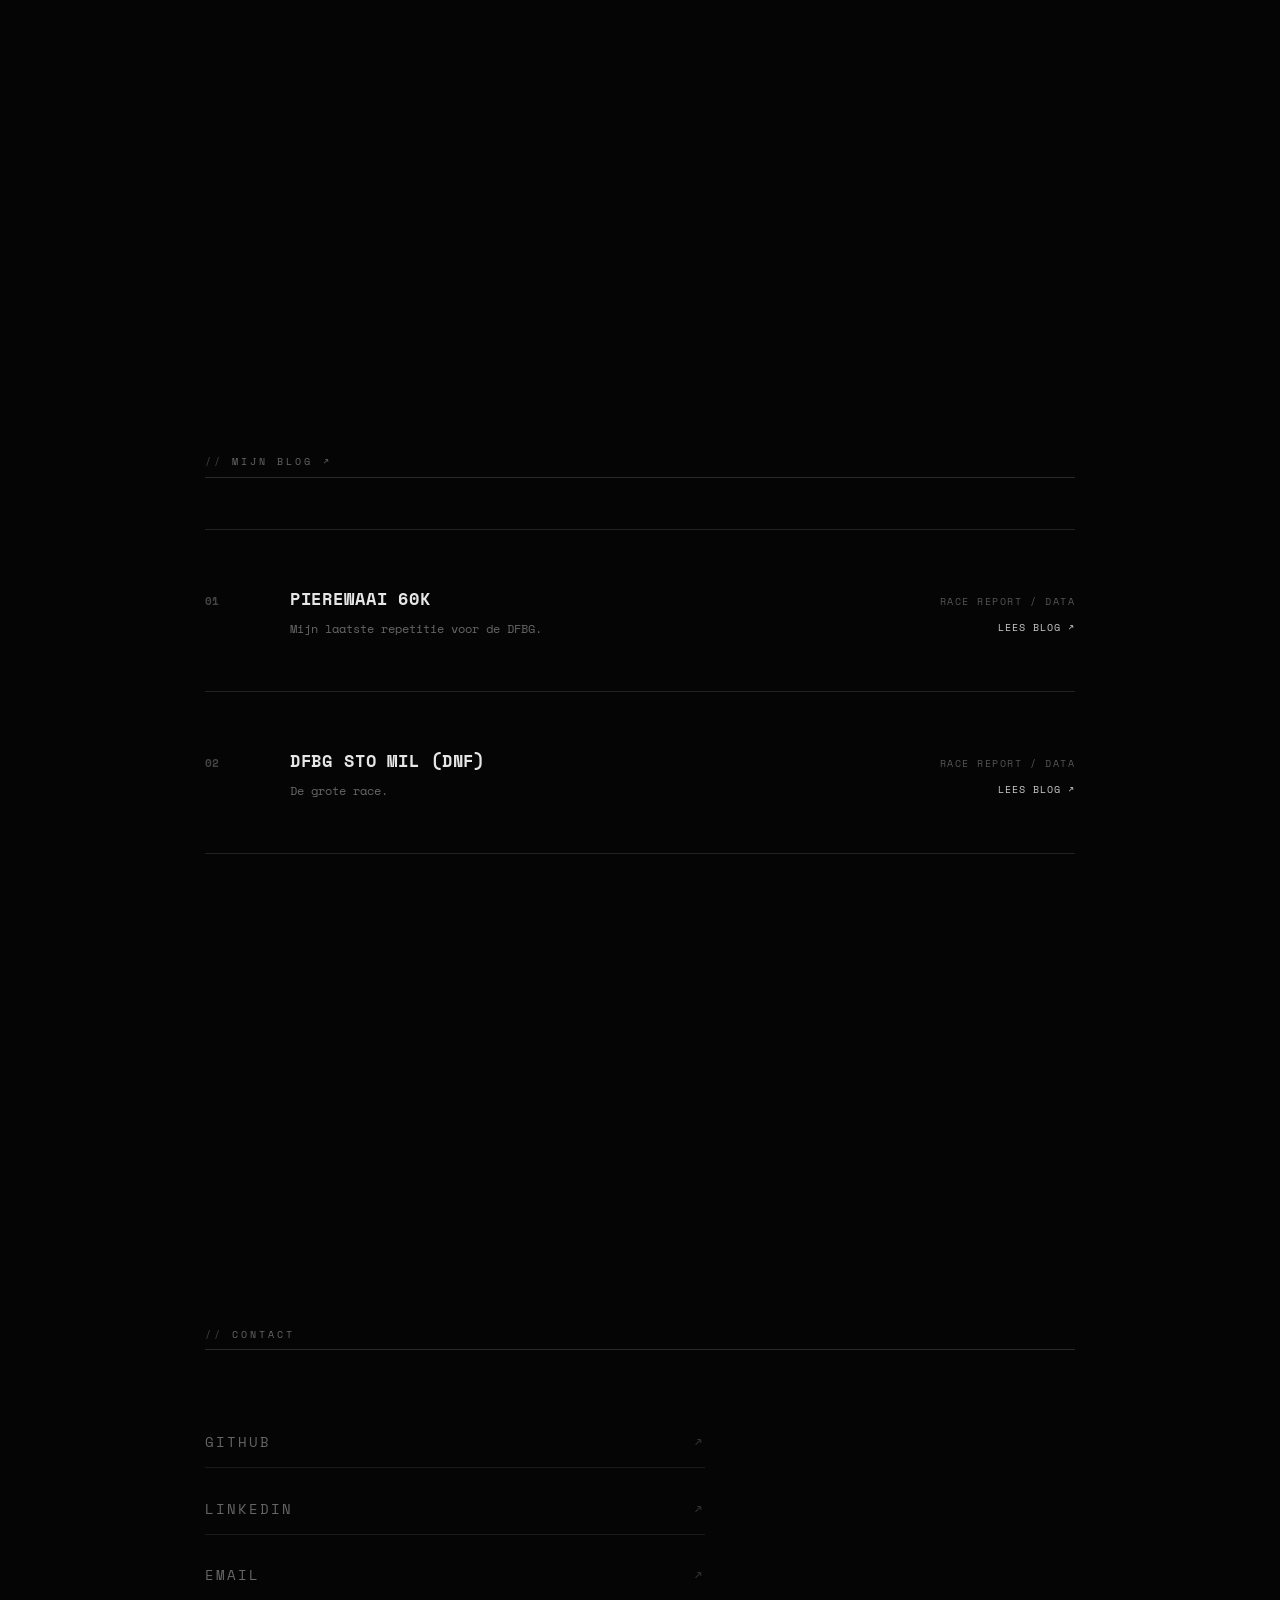
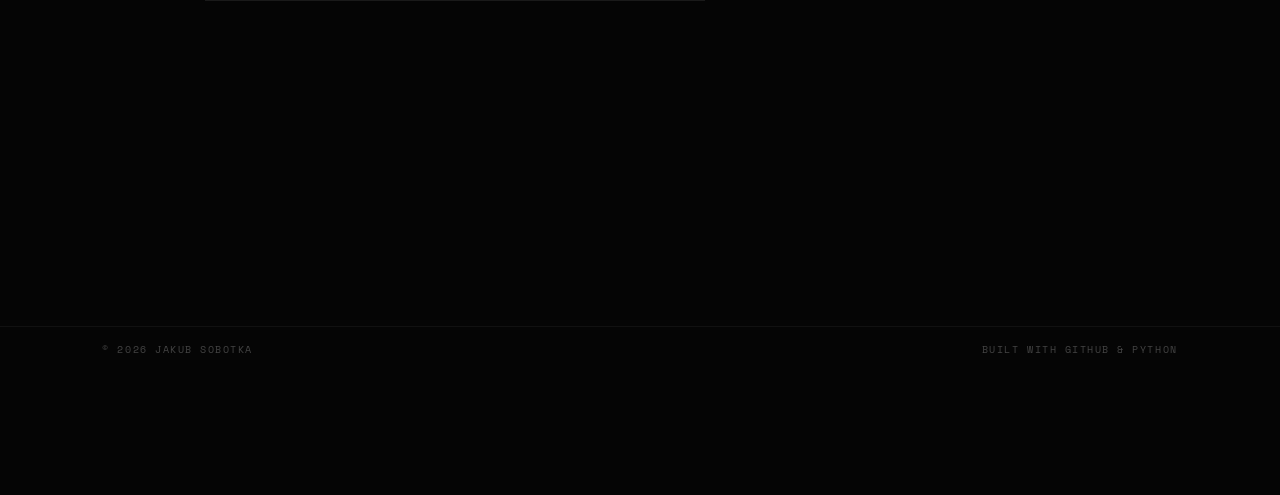
==== commit effe1ed7: "Built site for gh-pages" ====
--- a/index.html
+++ b/index.html
@@ -2,7 +2,7 @@
 <html xmlns="http://www.w3.org/1999/xhtml" lang="en" xml:lang="en"><head>
 
 <meta charset="utf-8">
-<meta name="generator" content="quarto-1.10.18">
+<meta name="generator" content="quarto-1.11.9">
 
 <meta name="viewport" content="width=device-width, initial-scale=1.0, user-scalable=yes">
 
@@ -37,14 +37,15 @@
 <meta name="quarto:offset" content="./">
 <script src="site_libs/quarto-html/quarto.js" type="module"></script>
 <script src="site_libs/quarto-html/tabsets/tabsets.js" type="module"></script>
+<script src="site_libs/quarto-html/scrollable-regions/scrollable-regions.js" type="module"></script>
 <script src="site_libs/quarto-html/popper.min.js"></script>
 <script src="site_libs/quarto-html/tippy.umd.min.js"></script>
 <script src="site_libs/quarto-html/anchor.min.js"></script>
 <link href="site_libs/quarto-html/tippy.css" rel="stylesheet">
-<link href="site_libs/quarto-html/quarto-syntax-highlighting-dark-b85bc7c33db8c58e0ec93c3465666fed.css" rel="stylesheet" id="quarto-text-highlighting-styles">
+<link href="site_libs/quarto-html/quarto-syntax-highlighting-dark-447e42e69aaa9833c0ba1b986f430b20.css" rel="stylesheet" id="quarto-text-highlighting-styles">
 <script src="site_libs/bootstrap/bootstrap.min.js"></script>
 <link href="site_libs/bootstrap/bootstrap-icons.css" rel="stylesheet">
-<link href="site_libs/bootstrap/bootstrap-631397ab24689e722e2fab5b134bf4d9.min.css" rel="stylesheet" append-hash="true" id="quarto-bootstrap" data-mode="dark">
+<link href="site_libs/bootstrap/bootstrap-9e84aeb34b999b627bff037d84a24f1b.min.css" rel="stylesheet" append-hash="true" id="quarto-bootstrap" data-mode="dark">
 <script id="quarto-search-options" type="application/json">{
   "location": "sidebar",
   "copy-button": false,
@@ -78,7 +79,7 @@
 
 </head>
 
-<body class="fullcontent quarto-light">
+<body class="fullcontent quarto-light"><a id="quarto-skip-link" class="visually-hidden-focusable" href="#quarto-document-content">Skip to main content</a>
 
 <div id="quarto-search-results"></div>
 <!-- content -->
@@ -115,7 +116,7 @@
 
 
 
-  <main>
+  <main id="quarto-document-content" tabindex="-1">
 
     <section id="hero">
       <div class="hero-grid">
@@ -153,11 +154,10 @@
         <div class="about-content">
           <div class="about-text">
             <p>
-              Student <strong>Toegepaste Wiskunde (Applied Mathematics)</strong> aan de Hogeschool van Amsterdam. 
-              Met de hulp van wiskunde los ik vraagstukken op.
+              Student <strong>Toegepaste Wiskunde (Applied Mathematics)</strong> aan de Hogeschool van Amsterdam.
             </p>
             <p>
-              Mijn projecten focussen zich sterk op fysiologische data. Ik bouw machine learning modellen op mijn eigen trainingsdata. Naast het programmeren ben ik een duursport atleet, in training voor aankomende ultra-marathons (170+km) en de Ironman Klagenfurt.
+              Naast het programmeren ben ik een duursport atleet, in training voor aankomende ultra-marathons (170+km) en de Ironman Klagenfurt.
             </p>
           </div>
           <div class="about-stats">
@@ -167,7 +167,7 @@
             </div>
             <div class="stat-item">
               <span class="stat-val">Propedeuse TW</span>
-              <span class="stat-label">7,7 gemiddeld</span>
+              <span class="stat-label">7,5 gemiddeld</span>
             </div>
           </div>
         </div>
@@ -376,7 +376,8 @@
           return filterRegex.test(href) || localhostRegex.test(href) || mailtoRegex.test(href);
       }
       // Inspect non-navigation links and adorn them if external
-     var links = window.document.querySelectorAll('a[href]:not(.nav-link):not(.navbar-brand):not(.toc-action):not(.sidebar-link):not(.sidebar-item-toggle):not(.pagination-link):not(.no-external):not([aria-hidden]):not(.dropdown-item):not(.quarto-navigation-tool):not(.about-link)');
+      window.quartoDecorateExternalLinks = function (root) {
+     var links = (root || window.document).querySelectorAll('a[href]:not(.nav-link):not(.navbar-brand):not(.toc-action):not(.sidebar-link):not(.sidebar-item-toggle):not(.pagination-link):not(.no-external):not([aria-hidden]):not(.dropdown-item):not(.quarto-navigation-tool):not(.about-link)');
       for (var i=0; i<links.length; i++) {
         const link = links[i];
         if (!isInternal(link.href)) {
@@ -385,8 +386,69 @@
           if (link.dataset.originalHref !== undefined) {
             link.href = link.dataset.originalHref;
           }
-        }
-      }
+          if (!link.classList.contains('no-external-icon')) {
+          }
+        }
+      }
+      };
+      window.quartoDecorateExternalLinks(window.document);
+    // Esc closes the popup (WCAG 1.4.13) and focus leaving both trigger and
+    // popup closes it (WCAG 2.4.11); tippy handles neither for interactive popups.
+    const hideOnEscAndFocusOut = {
+      name: 'hideOnEscAndFocusOut',
+      defaultValue: true,
+      fn(instance) {
+        const dismiss = () => {
+          // A show scheduled by the trigger delay would otherwise reopen it
+          instance.clearDelayTimeouts();
+          instance.hide();
+        };
+        const onKeyDown = (event) => {
+          if (event.key !== 'Escape') {
+            return;
+          }
+          // Keep Esc from also reaching page handlers (e.g. reveal.js overview),
+          // except an open reveal.js slide menu, which Esc should close too.
+          // The menu handles keys only when its keyboard option is on.
+          const menuHandlesEsc = window.Reveal?.getPlugin?.('menu')?.isOpen() &&
+            window.Reveal.getConfig().menu?.keyboard !== false;
+          if (!menuHandlesEsc) {
+            event.stopPropagation();
+          }
+          if (instance.popper.contains(window.document.activeElement)) {
+            // Disabled while refocusing so the focus trigger does not reopen it
+            instance.disable();
+            instance.reference.focus();
+            instance.enable();
+          }
+          dismiss();
+        };
+        const onFocusOut = (event) => {
+          const target = event.relatedTarget;
+          if (target && !instance.reference.contains(target) &&
+              !instance.popper.contains(target)) {
+            dismiss();
+          }
+        };
+        // On the trigger too: a click trigger (code-annotations: select) has no
+        // blur handling. Attached for the instance's lifetime so leaving the
+        // trigger also cancels a show still pending on the trigger delay.
+        instance.reference.addEventListener('focusout', onFocusOut);
+        return {
+          onShow() {
+            window.document.addEventListener('keydown', onKeyDown, true);
+            instance.popper.addEventListener('focusout', onFocusOut);
+          },
+          onHide() {
+            window.document.removeEventListener('keydown', onKeyDown, true);
+            instance.popper.removeEventListener('focusout', onFocusOut);
+          },
+          onDestroy() {
+            instance.reference.removeEventListener('focusout', onFocusOut);
+          },
+        };
+      },
+    };
     function tippyHover(el, contentFn, onTriggerFn, onUntriggerFn) {
       const config = {
         allowHTML: true,
@@ -400,6 +462,7 @@
         interactiveBorder: 10,
         theme: 'quarto',
         placement: 'bottom-start',
+        plugins: [hideOnEscAndFocusOut],
       };
       if (contentFn) {
         config.content = contentFn;
@@ -562,44 +625,54 @@
           const lineIds = lines.map((line) => {
             return targetCell + "-" + line;
           })
-          let top = null;
-          let height = null;
-          let parent = null;
+          // Each band is positioned against its own containing block, which is
+          // not the offsetParent of the lines, so place it from client rects.
+          const placeBand = (band, firstEl, lastEl, codeBlock) => {
+            const container = band.offsetParent;
+            if (container === null) {
+              return;
+            }
+            const containerRect = container.getBoundingClientRect();
+            // Reveal.js scales slides with a transform, so convert client
+            // pixels back to the CSS pixels of the container.
+            const scale = containerRect.height / container.offsetHeight || 1;
+            const firstRect = firstEl.getBoundingClientRect();
+            const lastRect = lastEl.getBoundingClientRect();
+            const top = (firstRect.top - containerRect.top) / scale - container.clientTop + container.scrollTop;
+            const height = (lastRect.bottom - firstRect.top) / scale;
+            band.style.top = top - 2 + "px";
+            band.style.height = height + 4 + "px";
+            if (codeBlock) {
+              // Without the copy button wrapper, the containing block is wider
+              // than the code block, so span the code block explicitly.
+              const blockRect = codeBlock.getBoundingClientRect();
+              band.style.left = (blockRect.left - containerRect.left) / scale - container.clientLeft + container.scrollLeft + "px";
+              band.style.width = blockRect.width / scale + "px";
+            }
+          };
           if (lineIds.length > 0) {
-              //compute the position of the single el (top and bottom and make a div)
-              const el = window.document.getElementById(lineIds[0]);
-              top = el.offsetTop;
-              height = el.offsetHeight;
-              parent = el.parentElement.parentElement;
-            if (lineIds.length > 1) {
-              const lastEl = window.document.getElementById(lineIds[lineIds.length - 1]);
-              const bottom = lastEl.offsetTop + lastEl.offsetHeight;
-              height = bottom - top;
-            }
-            if (top !== null && height !== null && parent !== null) {
-              // cook up a div (if necessary) and position it 
-              let div = window.document.getElementById("code-annotation-line-highlight");
-              if (div === null) {
-                div = window.document.createElement("div");
-                div.setAttribute("id", "code-annotation-line-highlight");
-                div.style.position = 'absolute';
-                parent.appendChild(div);
-              }
-              div.style.top = top - 2 + "px";
-              div.style.height = height + 4 + "px";
-              div.style.left = 0;
-              let gutterDiv = window.document.getElementById("code-annotation-line-highlight-gutter");
-              if (gutterDiv === null) {
-                gutterDiv = window.document.createElement("div");
-                gutterDiv.setAttribute("id", "code-annotation-line-highlight-gutter");
-                gutterDiv.style.position = 'absolute';
-                const codeCell = window.document.getElementById(targetCell);
-                const gutter = codeCell.querySelector('.code-annotation-gutter');
-                gutter.appendChild(gutterDiv);
-              }
-              gutterDiv.style.top = top - 2 + "px";
-              gutterDiv.style.height = height + 4 + "px";
-            }
+            const el = window.document.getElementById(lineIds[0]);
+            const lastEl = window.document.getElementById(lineIds[lineIds.length - 1]);
+            const parent = el.parentElement.parentElement;
+            // cook up a div (if necessary) and position it
+            let div = window.document.getElementById("code-annotation-line-highlight");
+            if (div === null) {
+              div = window.document.createElement("div");
+              div.setAttribute("id", "code-annotation-line-highlight");
+              div.style.position = 'absolute';
+              parent.appendChild(div);
+            }
+            placeBand(div, el, lastEl, parent.closest("div.sourceCode") || parent);
+            let gutterDiv = window.document.getElementById("code-annotation-line-highlight-gutter");
+            if (gutterDiv === null) {
+              gutterDiv = window.document.createElement("div");
+              gutterDiv.setAttribute("id", "code-annotation-line-highlight-gutter");
+              gutterDiv.style.position = 'absolute';
+              const codeCell = window.document.getElementById(targetCell);
+              const gutter = codeCell.querySelector('.code-annotation-gutter');
+              gutter.appendChild(gutterDiv);
+            }
+            placeBand(gutterDiv, el, lastEl);
             selectedAnnoteEl = annoteEl;
           }
         };
@@ -698,6 +771,9 @@
     }
   });
   </script>
+  <script type="application/javascript">
+  window.quartoScrollableRegionsLabels = {"code":"Scrollable code","output":"Scrollable output"};
+  </script>
 </div> <!-- /content -->
 
 
--- a/site_libs/quarto-html/quarto-syntax-highlighting-dark-447e42e69aaa9833c0ba1b986f430b20.css
+++ b/site_libs/quarto-html/quarto-syntax-highlighting-dark-447e42e69aaa9833c0ba1b986f430b20.css
@@ -0,0 +1,219 @@
+/* quarto syntax highlight colors */
+:root {
+  --quarto-hl-al-color: #f07178;
+  --quarto-hl-an-color: #d4d0ab;
+  --quarto-hl-at-color: #00e0e0;
+  --quarto-hl-bn-color: #d4d0ab;
+  --quarto-hl-bu-color: #abe338;
+  --quarto-hl-ch-color: #abe338;
+  --quarto-hl-co-color: #f8f8f2;
+  --quarto-hl-cv-color: #ffd700;
+  --quarto-hl-cn-color: #ffd700;
+  --quarto-hl-cf-color: #ffa07a;
+  --quarto-hl-dt-color: #ffa07a;
+  --quarto-hl-dv-color: #d4d0ab;
+  --quarto-hl-do-color: #f8f8f2;
+  --quarto-hl-er-color: #f07178;
+  --quarto-hl-ex-color: #00e0e0;
+  --quarto-hl-fl-color: #d4d0ab;
+  --quarto-hl-fu-color: #ffa07a;
+  --quarto-hl-im-color: #abe338;
+  --quarto-hl-in-color: #d4d0ab;
+  --quarto-hl-kw-color: #ffa07a;
+  --quarto-hl-op-color: #ffa07a;
+  --quarto-hl-ot-color: #00e0e0;
+  --quarto-hl-pp-color: #dcc6e0;
+  --quarto-hl-re-color: #00e0e0;
+  --quarto-hl-sc-color: #abe338;
+  --quarto-hl-ss-color: #abe338;
+  --quarto-hl-st-color: #abe338;
+  --quarto-hl-va-color: #00e0e0;
+  --quarto-hl-vs-color: #abe338;
+  --quarto-hl-wa-color: #dcc6e0;
+}
+
+/* other quarto variables */
+:root {
+  --quarto-font-monospace: SFMono-Regular, Menlo, Monaco, Consolas, "Liberation Mono", "Courier New", monospace;
+}
+
+/* syntax highlight based on Pandoc's rules */
+pre > code.sourceCode > span {
+  color: #f8f8f2;
+}
+
+code.sourceCode > span {
+  color: #f8f8f2;
+}
+
+div.sourceCode,
+div.sourceCode pre.sourceCode {
+  color: #f8f8f2;
+}
+
+/* Normal */
+code span {
+  color: #f8f8f2;
+}
+
+/* Alert */
+code span.al {
+  color: #f07178;
+}
+
+/* Annotation */
+code span.an {
+  color: #d4d0ab;
+}
+
+/* Attribute */
+code span.at {
+  color: #00e0e0;
+}
+
+/* BaseN */
+code span.bn {
+  color: #d4d0ab;
+}
+
+/* BuiltIn */
+code span.bu {
+  color: #abe338;
+}
+
+/* ControlFlow */
+code span.cf {
+  font-weight: bold;
+  color: #ffa07a;
+}
+
+/* Char */
+code span.ch {
+  color: #abe338;
+}
+
+/* Constant */
+code span.cn {
+  color: #ffd700;
+}
+
+/* Comment */
+code span.co {
+  font-style: italic;
+  color: #f8f8f2;
+}
+
+/* CommentVar */
+code span.cv {
+  color: #ffd700;
+}
+
+/* Documentation */
+code span.do {
+  color: #f8f8f2;
+}
+
+/* DataType */
+code span.dt {
+  color: #ffa07a;
+}
+
+/* DecVal */
+code span.dv {
+  color: #d4d0ab;
+}
+
+/* Error */
+code span.er {
+  color: #f07178;
+  text-decoration: underline;
+}
+
+/* Extension */
+code span.ex {
+  font-weight: bold;
+  color: #00e0e0;
+}
+
+/* Float */
+code span.fl {
+  color: #d4d0ab;
+}
+
+/* Function */
+code span.fu {
+  color: #ffa07a;
+}
+
+/* Import */
+code span.im {
+  color: #abe338;
+}
+
+/* Information */
+code span.in {
+  color: #d4d0ab;
+}
+
+/* Keyword */
+code span.kw {
+  font-weight: bold;
+  color: #ffa07a;
+}
+
+/* Operator */
+code span.op {
+  color: #ffa07a;
+}
+
+/* Other */
+code span.ot {
+  color: #00e0e0;
+}
+
+/* Preprocessor */
+code span.pp {
+  color: #dcc6e0;
+}
+
+/* RegionMarker */
+code span.re {
+  background-color: #f8f8f2;
+  color: #00e0e0;
+}
+
+/* SpecialChar */
+code span.sc {
+  color: #abe338;
+}
+
+/* SpecialString */
+code span.ss {
+  color: #abe338;
+}
+
+/* String */
+code span.st {
+  color: #abe338;
+}
+
+/* Variable */
+code span.va {
+  color: #00e0e0;
+}
+
+/* VerbatimString */
+code span.vs {
+  color: #abe338;
+}
+
+/* Warning */
+code span.wa {
+  color: #dcc6e0;
+}
+
+.prevent-inlining {
+  content: "</";
+}
+
+/*# sourceMappingURL=be8e1111c2b710f7c3a4926ffa2967aa.css.map */
